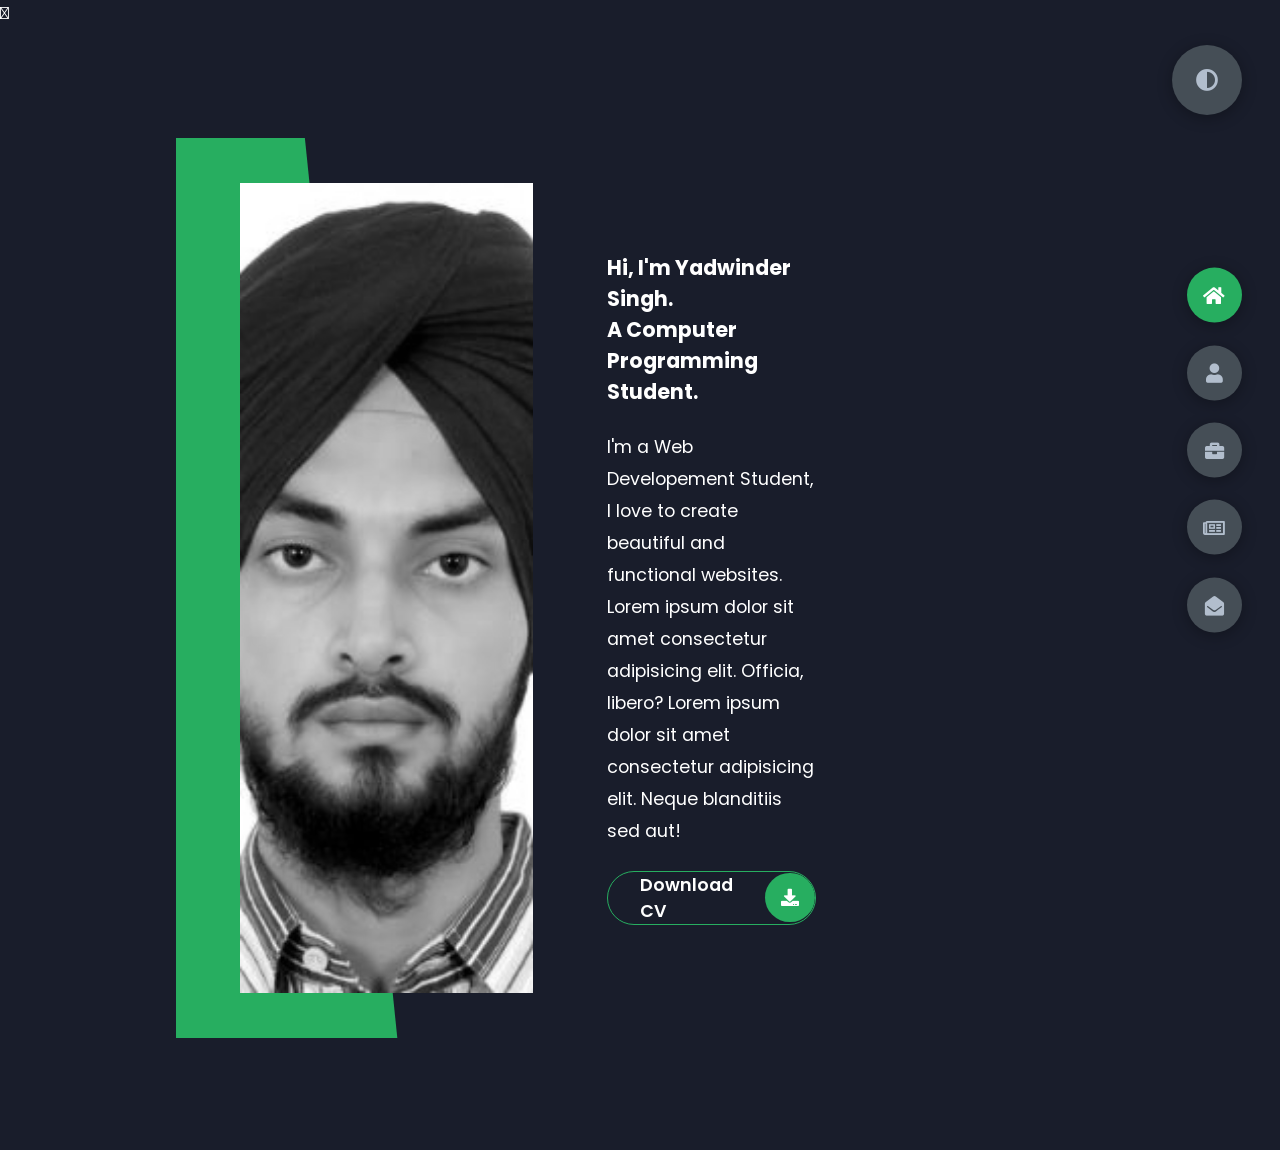
==== index.html @ 2a5f5899 "initial commit" ====
<!--this is a html code of my personal portfolio website -->
<!DOCTYPE html>
<html lang="en">

<head>
 <meta charset="UTF-8">
 <meta http-equiv="X-UA-Compatible" content="IE=edge">
 <meta name="viewport" content="width=device-width, initial-scale=1.0">
 <title>Portfolio</title>
 <link rel="stylesheet" href="styles.css">
 <link rel="preconnect" href="https://fonts.googleapis.com">
 <link rel="preconnect" href="https://fonts.gstatic.com" crossorigin>
 <link rel="stylesheet" href="https://cdnjs.cloudflare.com/ajax/libs/font-awesome/5.15.4/css/all.min.css"
  integrity="sha512-1ycn6IcaQQ40/MKBW2W4Rhis/DbILU74C1vSrLJxCq57o941Ym01SwNsOMqvEBFlcgUa6xLiPY/NS5R+E6ztJQ=="
  crossorigin="anonymous" referrerpolicy="no-referrer" />
 <link href="https://fonts.googleapis.com/css2?family=Poppins:wght@400;500;600;700;800&display=swap" rel="stylesheet">
</head>

<body class="main-content">
 <header>
  <i class="fa-brands fa-youtube"></i>
 </header>
 <div class="container header active" id="home">
  <div class="header-content">
   <div class="left-header">
    <div class="h-shape"></div>
    <div class="image">
     <!-- adding my image -->
     <img src="hero.jpg" alt="my hero image">
    </div>
   </div>
   <div class="right-header">
    <h3 >
     <!-- introducing myself -->
     Hi, I'm Yadwinder Singh.<br>
     A Computer Programming Student.
    </h3>
    <!-- brief info about me -->
    <p>
     I'm a Web Developement Student, I love to create beautiful and functional websites.
     Lorem ipsum dolor sit amet consectetur adipisicing elit. Officia, libero?
     Lorem ipsum dolor sit amet consectetur adipisicing elit. Neque blanditiis sed aut!
    </p>
    <div class="btn-con">
     <a href="" class="main-btn">
      <span class="btn-text">Download CV</span>
      <span class="btn-icon"><i class="fas fa-download"></i></span>
     </a>
    </div>
   </div>
  </div>
 </div>
 <main>
  <section class="container about" id="about">
   <div class="main-title">
    <h2>About <span>me</span><span class="bg-text">my stats</span></h2>
   </div>
   <div class="about-container">
    <div class="left-about">
     <h4>Information About me</h4>
     <p>
      Lorem ipsum dolor sit amet consectetur adipisicing elit.
      Eveniet labore nihil obcaecati consequatur. Debitis error doloremque,
      vero eos vel nemo eius voluptatem dicta tenetur modi. <br /> <br /> La musica
      delectus dolore fugiat exercitationem a,
      ipsum quidem quo enim natus accusamus labore dolores nam. Unde.
      Lorem ipsum dolor sit amet consectetur, adipisicing elit.
      Harum non necessitatibus deleniti eum soluta.
     </p>
     <div class="btn-con">
      <a href="#" class="main-btn">
       <span class="btn-text">Download CV</span>
       <span class="btn-icon"><i class="fas fa-download"></i></span>
      </a>
     </div>
    </div>
    
    
    <!-- this is a section of my achievements -->
    <div class="right-about">
     <div class="about-item">
      <div class="abt-text">
       <p class="large-text">5+</p>
       <p class="small-text">Projects <br /> Completed</p>
      </div>
     </div>
     <div class="about-item">
      <div class="abt-text">
       <p class="large-text">1+</p>
       <p class="small-text">Years of <br /> experience</p>
      </div>
     </div>
     <div class="about-item">
      <div class="abt-text">
       <p class="large-text">3+</p>
       <p class="small-text">Happy <br /> Clients</p>
      </div>
     </div>
     <div class="about-item">
      <div class="abt-text">
       <p class="large-text">4+</p>
       <p class="small-text">Customer <br /> reviews</p>
      </div>
     </div>
    </div>
   </div>
   <div class="about-stats">
    <h4 class="stat-title">My Skills</h4>
    <div class="progress-bars">
     <div class="progress-bar">
      <p class="prog-title">html5</p>
      <div class="progress-con">
       <p class="prog-text">60%</p>
       <div class="progress">
        <span class="html"></span>
       </div>
      </div>
     </div>
     <div class="progress-bar">
      <p class="prog-title">css3</p>
      <div class="progress-con">
       <p class="prog-text">60%</p>
       <div class="progress">
        <span class="css"></span>
       </div>
      </div>
     </div>
     <div class="progress-bar">
      <p class="prog-title">javascript</p>
      <div class="progress-con">
       <p class="prog-text">50%</p>
       <div class="progress">
        <span class="js"></span>
       </div>
      </div>
     </div>
     <div class="progress-bar">
      <p class="prog-title">ReactJS</p>
      <div class="progress-con">
       <p class="prog-text">5%</p>
       <div class="progress">
        <span class="react"></span>
       </div>
      </div>
     </div>
     <div class="progress-bar">
      <p class="prog-title">NodeJS</p>
      <div class="progress-con">
       <p class="prog-text">7%</p>
       <div class="progress">
        <span class="node"></span>
       </div>
      </div>
     </div>
     <div class="progress-bar">
      <p class="prog-title">Python</p>
      <div class="progress-con">
       <p class="prog-text">70%</p>
       <div class="progress">
        <span class="python"></span>
       </div>
      </div>
     </div>
    </div>
   </div>
   <h4 class="stat-title">My Timeline</h4>
   <div class="timeline">
    <div class="timeline-item">
     <div class="tl-icon">
      <i class="fas fa-briefcase"></i>
     </div>
     
    <div class="timeline-item">
     <div class="tl-icon">
      <i class="fas fa-briefcase"></i>
     </div>
     <!-- this is section of my  timeline. It will show the time line of my professional career and education history. -->
     <p class="tl-duration">2020 - 2022</p>
     <h5>Student<span> - DPS Faridkot</span></h5>
     <p>
      Lorem ipsum dolor sit amet consectetur adipisicing elit. Saepe quasi vero fugit.
     </p>
    </div>
    
     <p class="tl-duration">2024 - current</p>
     <h5>Computer <P></P>rogramming Diploma<span> - Robertson College, Calgary</span></h5>
     <p>
      Lorem ipsum dolor sit amet consectetur adipisicing elit. Saepe quasi vero fugit.
     </p>
    </div>
    
    </div>
   </div>
  </section>
  <section class="container" id="portfolio">
   <div class="main-title">
    <h2>My <span>Portfolio</span><span class="bg-text">My Work</span></h2>
   </div>
   <p class="port-text">
    Here is some of my work that I've done in various programming languages.
   </p>
   <div class="portfolios">
    <div class="portfolio-item">
     <div class="image">
      <img src="port1.jpg" alt="">
     </div>
     <div class="hover-items">
      <h3>Project Source</h3>
      <div class="icons">
       <a href="#" class="icon">
        <i class="fab fa-github"></i>
       </a>
       <a href="#" class="icon">
        <i class="fab fa-behance"></i>
       </a>
       <a href="#" class="icon">
        <i class="fab fa-youtube"></i>
       </a>
      </div>
     </div>
    </div>
    <div class="portfolio-item">
     <div class="image">
      <img src="port2.jpg" alt="">
     </div>
     <div class="hover-items">
      <h3>Project Source</h3>
      <div class="icons">
       <a href="#" class="icon">
        <i class="fab fa-github"></i>
       </a>
       <a href="#" class="icon">
        <i class="fab fa-behance"></i>
       </a>
       <a href="#" class="icon">
        <i class="fab fa-youtube"></i>
       </a>
      </div>
     </div>
    </div>
    <div class="portfolio-item">
     <div class="image">
      <img src="port3.jpg" alt="">
     </div>
     <div class="hover-items">
      <h3>Project Source</h3>
      <div class="icons">
       <a href="#" class="icon">
        <i class="fab fa-github"></i>
       </a>
       <a href="#" class="icon">
        <i class="fab fa-behance"></i>
       </a>
       <a href="#" class="icon">
        <i class="fab fa-youtube"></i>
       </a>
      </div>
     </div>
    </div>
    <div class="portfolio-item">
     <div class="image">
      <img src="port4.jpg" alt="">
     </div>
     <div class="hover-items">
      <h3>Project Source</h3>
      <div class="icons">
       <a href="#" class="icon">
        <i class="fab fa-github"></i>
       </a>
       <a href="#" class="icon">
        <i class="fab fa-behance"></i>
       </a>
       <a href="#" class="icon">
        <i class="fab fa-youtube"></i>
       </a>
      </div>
     </div>
    </div>
    <div class="portfolio-item">
     <div class="image">
      <img src="port5.jpg" alt="">
     </div>
     <div class="hover-items">
      <h3>Project Source</h3>
      <div class="icons">
       <a href="#" class="icon">
        <i class="fab fa-github"></i>
       </a>
       <a href="#" class="icon">
        <i class="fab fa-behance"></i>
       </a>
       <a href="#" class="icon">
        <i class="fab fa-youtube"></i>
       </a>
      </div>
     </div>
    </div>
    <div class="portfolio-item">
     <div class="image">
      <img src="port2.jpg" alt="">
     </div>
     <div class="hover-items">
      <h3>Project Source</h3>
      <div class="icons">
       <a href="#" class="icon">
        <i class="fab fa-github"></i>
       </a>
       <a href="#" class="icon">
        <i class="fab fa-behance"></i>
       </a>
       <a href="#" class="icon">
        <i class="fab fa-youtube"></i>
       </a>
      </div>
     </div>
    </div>
    <div class="portfolio-item">
     <div class="image">
      <img src="port7.jpg" alt="">
     </div>
     <div class="hover-items">
      <h3>Project Source</h3>
      <div class="icons">
       <a href="#" class="icon">
        <i class="fab fa-github"></i>
       </a>
       <a href="#" class="icon">
        <i class="fab fa-behance"></i>
       </a>
       <a href="#" class="icon">
        <i class="fab fa-youtube"></i>
       </a>
      </div>
     </div>
    </div>
   </div>
  </section>
  <section class="container" id="blogs">
   <div class="blogs-content">
    <div class="main-title">
     <!-- this is a secton of my blogs -->
     <h2>My <span>Blogs</span><span class="bg-text">My Blogs</span></h2>
    </div>
    <div class="blogs">
     <div class="blog">
      <img src="port6.jpg" alt="">
      <div class="blog-text">
       <h4>
        How to Create Your Own Website
       </h4>
       <p>
        Lorem ipsum dolor sit, amet consectetur adipisicing elit.
        Doloribus natus voluptas, eos obcaecati recusandae amet?
       </p>
      </div>
     </div>
     <div class="blog">
      <img src="blog1.jpg" alt="">
      <div class="blog-text">
       <h4>
        How to Become an Expert in Web Design
       </h4>
       <p>
        Lorem ipsum dolor sit, amet consectetur adipisicing elit.
        Doloribus natus voluptas, eos obcaecati recusandae amet?
       </p>
      </div>
     </div>
     <div class="blog">
      <img src="blog2.jpg" alt="">
      <div class="blog-text">
       <h4>
        Become a Web Designer in 10 Days
       </h4>
       <p>
        Lorem ipsum dolor sit, amet consectetur adipisicing elit.
        Doloribus natus voluptas, eos obcaecati recusandae amet?
       </p>
      </div>
     </div>
     <div class="blog">
      <img src="blog3.jpg" alt="">
      <div class="blog-text">
       <h4>
        Debbuging made easy with Web Inspector
       </h4>
       <p>
        Lorem ipsum dolor sit, amet consectetur adipisicing elit.
        Doloribus natus voluptas, eos obcaecati recusandae amet?
       </p>
      </div>
     </div>
     <div class="blog">
      <img src="port1.jpg" alt="">
      <div class="blog-text">
       <h4>
        Get started with Web Design and UI Design
       </h4>
       <p>
        Lorem ipsum dolor sit, amet consectetur adipisicing elit.
        Doloribus natus voluptas, eos obcaecati recusandae amet?
       </p>
      </div>
     </div>
     <div class="blog">
      <img src="port3.jpg" alt="">
      <div class="blog-text">
       <h4>
        This is what you need to know about Web Design
       </h4>
       <p>
        Lorem ipsum dolor sit, amet consectetur adipisicing elit.
        Doloribus natus voluptas, eos obcaecati recusandae amet?
       </p>
      </div>
     </div>
    </div>
   </div>
  </section>
  <!-- this is a section about my contact details -->
  <section class="container contact" id="contact">
   <div class="contact-container">
    <div class="main-title">
     <h2>Contact <span>Me</span><span class="bg-text">Contact</span></h2>
    </div>
    <div class="contact-content-con">
     <div class="left-contact">
      <h4>Contact me here</h4>
      <p>
       Lorem ipsum dolor sit amet consectetur adipisicing elit.
       In, laborum numquam? Quam excepturi perspiciatis quas quasi.
      </p>
      <div class="contact-info">
       <div class="contact-item">
        <div class="icon">
         <i class="fas fa-map-marker-alt"></i>
         <span>Location</span>
        </div>
        <p>
         : Calgary, Canada
        </p>
       </div>
       <div class="contact-item">
        <div class="icon">
         <i class="fas fa-envelope"></i>
         <span>Email</span>
        </div>
        <p>
         <span>: ybrar368@gmail.com</span>
        </p>
       </div>
       <div class="contact-item">
        <div class="icon">
         <i class="fas fa-user-graduate"></i>
         <span>Education</span>
        </div>
        <p>
         <span>: Robertson College, Calgary</span>
        </p>
       </div>
       <div class="contact-item">
        <div class="icon">
         <i class="fas fa-user-graduate"></i>
         <span>Mobile Number</span>
        </div>
        <p>
         <span>: 3692992326</span>
        </p>
       </div>
       <div class="contact-item">
        <div class="icon">
         <i class="fas fa-globe-africa"></i>
         <span>Languages</span>
        </div>
        <p>
         <span>: Punjabi, English, Hindi</span>
        </p>
       </div>
      </div>
      <div class="contact-icons">
       <div class="contact-icon">
        <a href="www.facebook.com" target="_blank">
         <i class="fab fa-facebook-f"></i>
        </a>
        <a href="#" target="_blank">
         <i class="fab fa-twitter"></i>
        </a>
        <a href="#" target="_blank">
         <i class="fab fa-github"></i>
        </a>
        <a href="#" target="_blank">
         <i class="fab fa-youtube"></i>
        </a>
       </div>
      </div>
     </div>
     <div class="right-contact">
      <form action="" class="contact-form">
       <div class="input-control i-c-2">
        <input type="text" required placeholder="YOUR NAME">
        <input type="email" required placeholder="YOUR EMAIL">
       </div>
       <div class="input-control">
        <input type="text" required placeholder="ENTER SUBJECT">
       </div>
       <div class="input-control">
        <textarea name="" id="" cols="15" rows="8" placeholder="Message Here..."></textarea>
       </div>
       <div class="submit-btn">
        <a href="#" class="main-btn">
         <span class="btn-text">Download CV</span>
         <span class="btn-icon"><i class="fas fa-download"></i></span>
        </a>
       </div>
      </form>
     </div>
    </div>
   </div>
  </section>
 </main>

 <div class="controls">
  <div class="control active-btn" data-id="home">
   <i class="fas fa-home"></i>
  </div>
  <div class="control" data-id="about">
   <i class="fas fa-user"></i>
  </div>
  <div class="control" data-id="portfolio">
   <i class="fas fa-briefcase"></i>
  </div>
  <div class="control" data-id="blogs">
   <i class="far fa-newspaper"></i>
  </div>
  <div class="control" data-id="contact">
   <i class="fas fa-envelope-open"></i>
  </div>
 </div>
 <div class="theme-btn">
  <i class="fas fa-adjust"></i>
 </div>

 <footer class="container footer">
  <div class="footer-content">
   <div class="footer-left">
    <p>&copy; 2024 Yadwinder Singh. All rights reserved.</p>
   </div>
   <div class="footer-right">
    <ul>
     <li><a href="#home">Home</a></li>
     <li><a href="#about">About</a></li>
     <!-- Add more navigation links as needed -->
    </ul>
   </div>
  </div>
 </footer>
 
 <script src="app.js"></script>
</body>

</html>
---- styles.css ----
* {
 margin: 0;
 padding: 0;
 box-sizing: border-box;
 list-style: none;
}

:root {
 --color-primary: #191d2b;
 --color-secondary: #27AE60;
 --color-white: #FFFFFF;
 --color-black: #000;
 --color-grey0: #f8f8f8;
 --color-grey-1: #dbe1e8;
 --color-grey-2: #b2becd;
 --color-grey-3: #6c7983;
 --color-grey-4: #454e56;
 --color-grey-5: #2a2e35;
 --color-grey-6: #12181b;
 --br-sm-2: 14px;
 --box-shadow-1: 0 3px 15px rgba(0, 0, 0, .3);
}

.light-mode {
 --color-primary: #FFFFFF;
 --color-secondary: #F56692;
 --color-white: #454e56;
 --color-black: #000;
 --color-grey0: #f8f8f8;
 --color-grey-1: #6c7983;
 --color-grey-2: #6c7983;
 --color-grey-3: #6c7983;
 --color-grey-4: #454e56;
 --color-grey-5: #f8f8f8;
 --color-grey-6: #12181b;
}

body {
 background-color: var(--color-primary);
 font-family: "Poppins", sans-serif;
 font-size: 1.1rem;
 color: var(--color-white);
 transition: all 0.4s ease-in-out;
}

a {
 display: inline-block;
 text-decoration: none;
 color: inherit;
 font-family: inherit;
}



section {
 min-height: 100vh;
 width: 100%;
 position: absolute;
 left: 0;
 top: 0;
 padding: 3rem 18rem;
}

.container {
 display: none;
 transform: translateY(-100%) scale(0);
 transition: all 0.4s ease-in-out;
 background-color: var(--color-primary);
 
}

.active {
 display: block;
 animation: appear 1s ease-in-out;
 transform: translateY(0) scaleY(1);
}

@keyframes appear {
 0% {
  transform: translateY(-100%) scaleY(0);
 }

 100% {
  transform: translateY(0) scaleY(1);
 }
}

.controls {
 position: fixed;
 z-index: 10;
 top: 50%;
 right: 3%;
 display: flex;
 flex-direction: column;
 align-items: center;
 justify-content: center;
 transform: translateY(-50%);
}

.controls .control {
 padding: 1rem;
 cursor: pointer;
 background-color: var(--color-grey-4);
 width: 55px;
 height: 55px;
 border-radius: 50%;
 display: flex;
 justify-content: center;
 align-items: center;
 margin: 0.7rem 0;
 box-shadow: var(--box-shadow-1);
}

.controls .control i {
 font-size: 1.2rem;
 color: var(--color-grey-2);
 pointer-events: none;
}

.controls .active-btn {
 background-color: var(--color-secondary);
 transition: all 0.4s ease-in-out;
}

.controls .active-btn i {
 color: var(--color-white);
}

.theme-btn {
 top: 5%;
 right: 3%;
 width: 70px;
 height: 70px;
 border-radius: 50%;
 background-color: var(--color-grey-4);
 cursor: pointer;
 position: fixed;
 display: flex;
 justify-content: center;
 align-items: center;
 box-shadow: 0 3px 15px rgba(0, 0, 0, 0.3);
 transition: all 0.1s ease-in-out;
}

.theme-btn:active {
 transform: translateY(-3px);
}

.theme-btn i {
 font-size: 1.4rem;
 color: var(--color-grey-2);
 pointer-events: none;
}

/*Header-content*/
.header-content {
 display: grid;
 grid-template-columns: repeat(2, 1fr);
 min-height: 100vh;
}

.header-content .left-header {
 display: flex;
 align-items: center;
 position: relative;
}

.header-content .left-header .h-shape {
 transition: all 0.4s ease-in-out;
 width: 65%;
 height: 100%;
 background-color: var(--color-secondary);
 position: absolute;
 left: 0;
 top: 0;
 z-index: -1;
 clip-path: polygon(0 0, 46% 0, 79% 100%, 0% 100%);
}

.header-content .left-header .image {
 border-radius: var(--br-sm-2);
 height: 90%;
 width: 68%;
 margin-left: 4rem;
 background-color: var(--color-black);
 transition: all 0.4s ease-in-out;
}

.header-content .left-header .image img {
 width: 100%;
 height: 100%;
 object-fit: cover;
 transition: all 0.4s ease-in-out;
 filter: grayscale(100%);
}

.header-content .left-header .image img:hover {
 filter: grayscale(0);
}

.header-content .right-header {
 display: flex;
 flex-direction: column;
 justify-content: center;
 padding-right: 18rem;
}

.header-content .right-header .name {
 font-size: 3rem;
}

.header-content .right-header .name span {
 color: var(--color-secondary);
}

.header-content .right-header p {
 margin: 1.5rem 0;
 line-height: 2rem;
}

/*About*/
.about-container {
 display: grid;
 grid-template-columns: repeat(2, 1fr);
 padding-top: 3.5rem;
 padding-bottom: 5rem;
}

.about-container .right-about {
 display: grid;
 grid-template-columns: repeat(2, 1fr);
 grid-gap: 2rem;
}

.about-container .right-about .about-item {
 border: 1px solid var(--color-grey-5);
 border-radius: 5px;
 transition: all 0.4s ease-in-out;
 box-shadow: 1px 2px 15px rgba(0, 0, 0, 0.1);
}

.about-container .right-about .about-item:hover {
 cursor: default;
 transform: translateY(-5px);
 border: 1px solid var(--color-secondary);
 box-shadow: 1px 4px 15px rgba(0, 0, 0, 0.32);
}

.about-container .right-about .about-item .abt-text {
 padding: 1.5rem;
 display: flex;
 flex-direction: column;
}

.about-container .right-about .about-item .abt-text .large-text {
 font-size: 3rem;
 font-weight: 700;
 color: var(--color-secondary);
}

.about-container .right-about .about-item .abt-text .small-text {
 padding-left: 3rem;
 position: relative;
 text-transform: uppercase;
 font-size: 1.2rem;
 color: var(--color-grey-1);
 letter-spacing: 2px;
}

.about-container .right-about .about-item .abt-text .small-text::before {
 content: "";
 position: absolute;
 left: 0;
 top: 15px;
 width: 2rem;
 height: 2px;
 background-color: var(--color-grey-5);
}

.about-container .left-about {
 padding-right: 5rem;
}

.about-container .left-about p {
 line-height: 2rem;
 padding: 1rem;
 color: var(--color-grey-1);
}

.about-container .left-about h4 {
 font-size: 2rem;
 text-transform: uppercase;
}

.about-stats {
 padding-bottom: 4rem;
}

.about-stats .progress-bars {
 display: grid;
 grid-template-columns: repeat(2, 1fr);
 grid-gap: 2rem;
}

.about-stats .progress-bars .progress-bar {
 display: flex;
 flex-direction: column;
}

.about-stats .progress-bars .progress-bar .prog-title {
 text-transform: uppercase;
 font-weight: 500;
}

.about-stats .progress-bars .progress-bar .progress-con {
 display: flex;
 align-items: center;
}

.about-stats .progress-bars .progress-bar .progress-con .prog-text {
 color: var(--color-grey-2);
}

.about-stats .progress-bars .progress-bar .progress-con .progress {
 width: 100%;
 height: 0.45rem;
 background-color: var(--color-grey-4);
 margin-left: 1rem;
 position: relative;
}

.about-stats .progress-bars .progress-bar .progress-con .progress span {
 position: absolute;
 top: 0;
 left: 0;
 height: 100%;
 background-color: var(--color-secondary);
 transition: all 0.4s ease-in-out;
 width: 60%;
}

.about-stats .progress-bars .progress-bar .progress-con .progress .html {
 width: 80%;
}

.about-stats .progress-bars .progress-bar .progress-con .progress .css {
 width: 95%;
}

.about-stats .progress-bars .progress-bar .progress-con .progress .js {
 width: 75%;
}

.about-stats .progress-bars .progress-bar .progress-con .progress .react {
 width: 60%;
}

.about-stats .progress-bars .progress-bar .progress-con .progress .node {
 width: 87%;
}

.about-stats .progress-bars .progress-bar .progress-con .progress .python {
 width: 70%;
}

.stat-title {
 text-transform: uppercase;
 font-size: 1.4rem;
 text-align: center;
 padding: 3.5rem 0;
 position: relative;
}

.stat-title::before {
 content: "";
 position: absolute;
 left: 50%;
 top: 0;
 width: 40%;
 height: 1px;
 background-color: var(--color-grey-5);
 transform: translateX(-50%);
}

/*Timeline*/
.timeline {
 display: grid;
 grid-template-columns: repeat(2, 1fr);
 grid-gap: 2rem;
 padding-bottom: 3rem;
}

.timeline .timeline-item {
 position: relative;
 padding-left: 3rem;
 border-left: 1px solid var(--color-grey-5);
}

.timeline .timeline-item .tl-icon {
 position: absolute;
 left: -27px;
 top: 0;
 background-color: var(--color-secondary);
 width: 50px;
 height: 50px;
 border-radius: 50%;
 display: flex;
 align-items: center;
 justify-content: center;
}

.timeline .timeline-item .tl-icon i {
 font-size: 1.3rem;
}

.timeline .timeline-item .tl-duration {
 padding: 0.2rem 0.6rem;
 background-color: var(--color-grey-5);
 border-radius: 15px;
 display: inline-block;
 font-size: 0.8rem;
 text-transform: uppercase;
 font-weight: 500;
}

.timeline .timeline-item h5 {
 padding: 1rem 0;
 text-transform: uppercase;
 font-size: 1.3rem;
 font-weight: 600;
}

.timeline .timeline-item h5 span {
 color: var(--color-grey-2);
 font-weight: 500;
 font-size: 1.2rem;
}

.timeline .timeline-item p {
 color: var(--color-grey-2);
}

.port-text {
 padding: 2rem 0;
 text-align: center;
}

.portfolios {
 display: grid;
 grid-template-columns: repeat(3, 1fr);
 grid-gap: 2rem;
 margin-top: 3rem;
}

.portfolios .portfolio-item {
 position: relative;
 border-radius: 15px;
}

.portfolios .portfolio-item img {
 width: 100%;
 height: 300px;
 object-fit: cover;
 border-radius: 15px;
}

.portfolios .portfolio-item .hover-items {
 width: 100%;
 height: 100%;
 background-color: var(--color-secondary);
 position: absolute;
 left: 0;
 top: 0;
 border-radius: 15px;
 display: flex;
 justify-content: center;
 align-items: center;
 flex-direction: column;
 opacity: 0;
 transform: scale(0);
 transition: all 0.4s ease-in-out;
}

.portfolios .portfolio-item .hover-items h3 {
 font-size: 1.5rem;
 color: var(--color-white);
 margin-bottom: 1.5rem;
}

.portfolios .portfolio-item .hover-items .icons {
 display: flex;
 justify-content: center;
 align-items: center;
}

.portfolios .portfolio-item .hover-items .icons .icon {
 background-color: var(--color-primary);
 border-radius: 50%;
 width: 50px;
 height: 50px;
 display: flex;
 align-items: center;
 justify-content: center;
 margin: 0 1rem;
 cursor: pointer;
 transition: all 0.4s ease-in-out;
}

.portfolios .portfolio-item .hover-items .icons .icon i {
 font-size: 1.5rem;
 color: var(--color-white);
 margin: 0 1rem;
}

.portfolios .portfolio-item .hover-items .icons .icon:hover {
 background-color: var(--color-white);
}

.portfolios .portfolio-item .hover-items .icons .icon:hover i {
 color: var(--color-primary);
}

.portfolio-item:hover .hover-items {
 opacity: 1;
 transform: scale(1);
}

.blogs {
 display: grid;
 grid-template-columns: repeat(3, 1fr);
 grid-gap: 2rem;
 margin-top: 3rem;
}

.blogs .blog {
 position: relative;
 background-color: var(--color-grey-5);
 border-radius: 5px;
 box-shadow: 1px 1px 20px rgba(0, 0, 0, 0.1);
 transition: all 0.4s ease-in-out;
}

.blogs .blog:hover {
 box-shadow: 1px 1px 20px rgba(0, 0, 0, 0.3);
 transform: translateY(-5px);
 transition: all 0.4s ease-in-out;
}

.blogs .blog:hover img {
 filter: grayscale(0);
 transform: scale(1.1);
 box-shadow: 0px 4px 15px rgba(0, 0, 0, 0.8);
}

.blogs .blog img {
 width: 100%;
 height: 300px;
 object-fit: cover;
 border-top-left-radius: 5px;
 border-top-right-radius: 5px;
 filter: grayscale(100%);
 transition: all 0.4s ease-in-out;
}

.blogs .blog .blog-text {
 margin-top: -7px;
 padding: 1.1rem;
 border-top: 8px solid var(--color-secondary);
}

.blogs .blog .blog-text h4 {
 font-size: 1.5rem;
 margin-bottom: 0.7rem;
 transition: all 0.4s ease-in-out;
 cursor: pointer;
}

.blogs .blog .blog-text h4:hover {
 color: var(--color-secondary);
}

.blogs .blog .blog-text p {
 color: var(--color-grey-2);
 line-height: 2rem;
 padding-bottom: 1rem;
}

.contact-content-con {
 display: flex;
 padding-top: 3.5rem;
}

.contact-content-con .left-contact {
 flex: 2;
}

.contact-content-con .left-contact h4 {
 margin-top: 1rem;
 font-size: 2rem;
 text-transform: uppercase;
}

.contact-content-con .left-contact p {
 margin: 1rem 0;
 line-height: 2rem;
}

.contact-content-con .left-contact .contact-info .contact-item {
 display: flex;
 align-items: center;
 justify-content: space-between;
}

.contact-content-con .left-contact .contact-info .contact-item p {
 margin: 0.3rem 0 !important;
 padding: 0 !important;
}

.contact-content-con .left-contact .contact-info .contact-item .icon {
 display: grid;
 grid-template-columns: 40px 1fr;
}

.contact-content-con .left-contact .contact-info .contact-item .icon i {
 display: flex;
 align-items: center;
 font-size: 1.3rem;
}

.contact-content-con .left-contact .contact-icon {
 display: flex;
 margin-top: 2rem;
}

.contact-content-con .left-contact .contact-icon a {
 display: flex;
 align-items: center;
 color: var(--color-white);
 background-color: var(--color-grey-5);
 cursor: pointer;
 justify-content: center;
 width: 50px;
 height: 50px;
 border-radius: 50%;
 margin: 0 0.4rem;
 transition: all 0.4s ease-in-out;
}

.contact-content-con .left-contact .contact-icon a:hover {
 background-color: var(--color-secondary);
}

.contact-content-con .left-contact .contact-icon a:hover i {
 color: var(--color-primary);
}

.contact-content-con .left-contact .contact-icon a i {
 display: flex;
 align-items: center;
 justify-content: center;
 font-size: 1.3rem;
}

.contact-content-con .right-contact {
 flex: 3;
 margin-left: 3rem;
}

.contact-content-con .right-contact .input-control {
 margin: 1.5rem 0;
}

.contact-content-con .right-contact .input-control input,
.contact-content-con .right-contact .input-control textarea {
 border-radius: 30px;
 font-weight: inherit;
 font-size: inherit;
 font-family: inherit;
 padding: 0.8rem 1.1rem;
 outline: none;
 border: none;
 background-color: var(--color-grey-5);
 width: 100%;
 color: var(--color-white);
 resize: none;
}

.contact-content-con .right-contact .i-c-2 {
 display: flex;
}

.contact-content-con .right-contact .i-c-2 :last-child {
 margin-left: 1.5rem;
}

.contact-content-con .right-contact .submit-btn {
 display: flex;
 justify-content: flex-start;
}

/*Independed components*/
.btn-con {
 display: flex;
 align-self: flex-start;
}

.main-btn {
 border-radius: 30px;
 color: inherit;
 font-weight: 600;
 position: relative;
 border: 1px solid var(--color-secondary);
 display: flex;
 align-self: flex-start;
 align-items: center;
 overflow: hidden;
}

.main-btn .btn-text {
 padding: 0 2rem;
}

.main-btn .btn-icon {
 background-color: var(--color-secondary);
 display: flex;
 align-items: center;
 justify-content: center;
 border-radius: 50%;
 padding: 1rem;
}

.main-btn::before {
 content: "";
 position: absolute;
 top: 0;
 right: 0;
 transform: translateX(100%);
 transition: all 0.4s ease-out;
 z-index: -1;
}

.main-btn:hover {
 transition: all 0.4s ease-out;
}

.main-btn:hover::before {
 width: 100%;
 height: 100%;
 background-color: var(--color-secondary);
 transform: translateX(0);
 transition: all 0.4s ease-out;
}

.main-title {
 text-align: center;
}

.main-title h2 {
 position: relative;
 text-transform: uppercase;
 font-size: 4rem;
 font-weight: 700;
}

.main-title h2 span {
 color: var(--color-secondary);
}

.main-title h2 .bg-text {
 position: absolute;
 top: 50%;
 left: 50%;
 color: var(--color-grey-5);
 transition: all 0.4s ease-in-out;
 z-index: -1;
 transform: translate(-50%, -50%);
 font-weight: 800;
 font-size: 6.3rem;
}

.about-container .left-about p {
 padding-left: 0;
}

@media screen and (max-width: 600px) {
 header {
  padding: 0 !important;
 }

 .theme-btn {
  width: 50px;
  height: 50px;
 }

 .header-content {
  grid-template-columns: repeat(1, 1fr);
  padding-bottom: 6rem;
 }

 .left-header .h-shape {
  display: none;
 }

 .right-header {
  grid-row: 1;
  padding-right: 0rem !important;
  width: 90%;
  margin: 0 auto;
 }

 .right-header .name {
  font-size: 2.5rem !important;
  text-align: center;
  padding-top: 3rem;
 }

 .header-content .left-header .image {
  margin: 0 auto;
  width: 90%;
 }

 .controls {
  top: auto;
  bottom: 0;
  flex-direction: row;
  justify-content: center;
  left: 50%;
  transform: translateX(-50%);
  width: 100%;
  background-color: var(--color-grey-5);
 }

 .controls .control {
  margin: 1rem 0.3rem;
 }

 .about-container {
  grid-template-columns: repeat(1, 1fr);
 }

 .about-container .right-about {
  grid-template-columns: repeat(1, 1fr);
  padding-top: 2.5rem;
 }

 .about-container .left-about {
  padding-right: 0;
 }

 .about-container .left-about p {
  padding-left: 0;
 }

 .timeline {
  grid-template-columns: repeat(1, 1fr);
  padding-bottom: 6rem;
 }

 .container {
  padding: 2rem 2.5rem !important;
 }

 .about-stats .progress-bars {
  grid-template-columns: repeat(1, 1fr);
 }

 .portfolios {
  grid-template-columns: repeat(1, 1fr);
  padding-bottom: 6rem;
  margin-top: 1rem;
 }

 .blogs {
  grid-template-columns: repeat(1, 1fr);
  padding-bottom: 6rem;
 }

 .contact-content-con {
  flex-direction: column;
 }

 .contact-content-con .right-contact {
  margin-left: 0;
  margin-top: 2.5rem;
 }

 .contact-content-con .right-contact .i-c-2 {
  flex-direction: column;
 }

 .contact-content-con .right-contact .i-c-2 :last-child {
  margin-left: 0;
  margin-top: 1.5rem;
 }

 .contact-content-con .right-contact {
  margin-bottom: 6rem;
 }

 .contact-item {
  flex-direction: column;
  margin: 1rem 0;
 }

 .contact-item p {
  font-size: 15px;
  color: var(--color-grey-2);
 }

 .contact-item span {
  font-size: 15px;
 }

 .contact-item .icon {
  grid-template-columns: 25px 1fr;
 }

 .main-title h2 {
  font-size: 2rem;
 }

 .main-title h2 span {
  font-size: 2.3rem;
 }

 .main-title h2 .bg-text {
  font-size: 2.3rem;
 }
}

@media screen and (max-width: 1432px) {
 .container {
  padding: 7rem 11rem;
 }

 .contact-content-con {
  flex-direction: column;
 }

 .contact-content-con .right-contact {
  margin-left: 0;
  margin-top: 2.5rem;
 }

 .contact-content-con .right-contact .i-c-2 {
  flex-direction: column;
 }

 .contact-content-con .right-contact .i-c-2 :last-child {
  margin-left: 0;
  margin-top: 1.5rem;
 }

 .contact-content-con .right-contact {
  margin-bottom: 6rem;
 }

 .main-title h2 .bg-text {
  font-size: 5.5rem;
 }
}

@media screen and (max-width: 1250px) {
 .blogs {
  grid-template-columns: repeat(2, 1fr);
  margin-top: 6rem;
 }

 .portfolios {
  grid-template-columns: repeat(2, 1fr);
 }

 .header-content .right-header {
  padding-right: 9rem;
 }
}

@media screen and (max-width: 660px) {
 .blogs {
  grid-template-columns: repeat(1, 1fr);
 }

 .portfolios {
  grid-template-columns: repeat(1, 1fr);
 }
}

@media screen and (max-width: 1070px) {
 .about-container {
  grid-template-columns: repeat(1, 1fr);
 }

 .about-container .right-about {
  padding-top: 2.5rem;
 }

 .main-title h2 {
  font-size: 4rem;
 }

 .main-title h2 span {
  font-size: 4rem;
 }

 .main-title h2 .bg-text {
  font-size: 4.5rem;
 }
}

@media screen and (max-width: 970px) {
 .container {
  padding: 7rem 6rem;
 }

 .about-container .left-about {
  padding-right: 0rem;
 }

 .header-content {
  grid-template-columns: repeat(1, 1fr);
  padding-bottom: 6rem;
 }

 .left-header .h-shape {
  display: none;
 }

 .left-header .image {
  width: 90% !important;
  margin: 0 auto !important;
 }

 .right-header {
  grid-row: 1;
  padding-right: 0rem !important;
  width: 90%;
  margin: 0 auto;
 }

 .right-header .name {
  font-size: 2.5rem !important;
  text-align: center;
  padding-top: 3rem;
 }
}

@media screen and (max-width: 700px) {
 .container {
  padding: 7rem 3rem;
 }

 .about-stats .progress-bars {
  grid-template-columns: repeat(1, 1fr);
 }

 .about-container .right-about {
  grid-template-columns: repeat(1, 1fr);
 }

 .timeline {
  grid-template-columns: repeat(1, 1fr);
 }

 .main-title h2 {
  font-size: 3rem;
 }

 .main-title h2 span {
  font-size: 3rem;
 }

 .main-title h2 .bg-text {
  font-size: 4rem;
 }
}

/*# sourceMappingURL=styles.css.map */
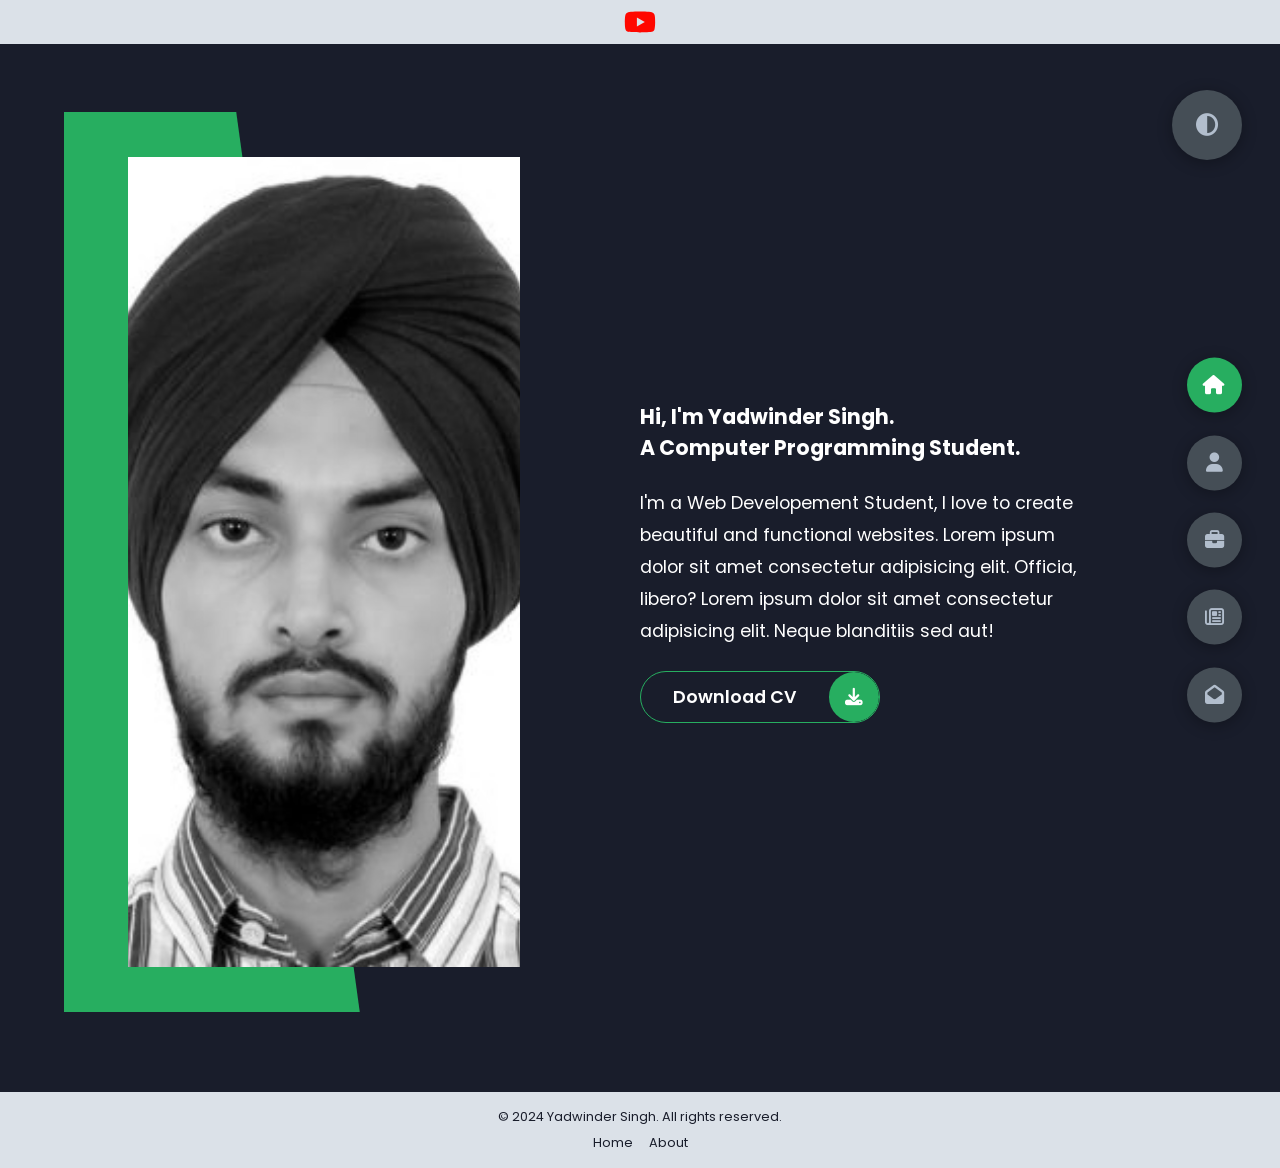
==== commit e7e31191: "commit 2" ====
--- a/index.html
+++ b/index.html
@@ -3,559 +3,566 @@
 <html lang="en">
 
 <head>
- <meta charset="UTF-8">
- <meta http-equiv="X-UA-Compatible" content="IE=edge">
- <meta name="viewport" content="width=device-width, initial-scale=1.0">
- <title>Portfolio</title>
- <link rel="stylesheet" href="styles.css">
- <link rel="preconnect" href="https://fonts.googleapis.com">
- <link rel="preconnect" href="https://fonts.gstatic.com" crossorigin>
- <link rel="stylesheet" href="https://cdnjs.cloudflare.com/ajax/libs/font-awesome/5.15.4/css/all.min.css"
-  integrity="sha512-1ycn6IcaQQ40/MKBW2W4Rhis/DbILU74C1vSrLJxCq57o941Ym01SwNsOMqvEBFlcgUa6xLiPY/NS5R+E6ztJQ=="
-  crossorigin="anonymous" referrerpolicy="no-referrer" />
- <link href="https://fonts.googleapis.com/css2?family=Poppins:wght@400;500;600;700;800&display=swap" rel="stylesheet">
+    <meta charset="UTF-8">
+    <meta http-equiv="X-UA-Compatible" content="IE=edge">
+    <meta name="viewport" content="width=device-width, initial-scale=1.0">
+    <title>Portfolio</title>
+    <link rel="stylesheet" href="styles.css">
+    <link rel="preconnect" href="https://fonts.googleapis.com">
+    <link rel="preconnect" href="https://fonts.gstatic.com" crossorigin>
+    <link href="https://fonts.googleapis.com/css2?family=Poppins:wght@400;500;600;700;800&display=swap"
+        rel="stylesheet">
+    <link rel="stylesheet" href="https://cdnjs.cloudflare.com/ajax/libs/font-awesome/6.5.1/css/all.min.css"
+        integrity="sha512-DTOQO9RWCH3ppGqcWaEA1BIZOC6xxalwEsw9c2QQeAIftl+Vegovlnee1c9QX4TctnWMn13TZye+giMm8e2LwA=="
+        crossorigin="anonymous" referrerpolicy="no-referrer" />
 </head>
 
 <body class="main-content">
- <header>
-  <i class="fa-brands fa-youtube"></i>
- </header>
- <div class="container header active" id="home">
-  <div class="header-content">
-   <div class="left-header">
-    <div class="h-shape"></div>
-    <div class="image">
-     <!-- adding my image -->
-     <img src="hero.jpg" alt="my hero image">
+    <header>
+        <img src="./youtube.svg" alt="" class="icon youtube">
+    </header>
+
+
+    <div class="container header active" id="home">
+        <div class="header-content">
+            <div class="left-header">
+                <div class="h-shape"></div>
+                <div class="image">
+                    <!-- adding my image -->
+                    <img src="hero.jpg" alt="my hero image">
+                </div>
+            </div>
+            <div class="right-header">
+                <h3>
+                    <!-- introducing myself -->
+                    Hi, I'm Yadwinder Singh.<br>
+                    A Computer Programming Student.
+                </h3>
+                <!-- brief info about me -->
+                <p>
+                    I'm a Web Developement Student, I love to create beautiful and functional websites.
+                    Lorem ipsum dolor sit amet consectetur adipisicing elit. Officia, libero?
+                    Lorem ipsum dolor sit amet consectetur adipisicing elit. Neque blanditiis sed aut!
+                </p>
+                <div class="btn-con">
+                    <a href="" class="main-btn">
+                        <span class="btn-text">Download CV</span>
+                        <span class="btn-icon"><i class="fas fa-download"></i></span>
+                    </a>
+                </div>
+            </div>
+        </div>
     </div>
-   </div>
-   <div class="right-header">
-    <h3 >
-     <!-- introducing myself -->
-     Hi, I'm Yadwinder Singh.<br>
-     A Computer Programming Student.
-    </h3>
-    <!-- brief info about me -->
-    <p>
-     I'm a Web Developement Student, I love to create beautiful and functional websites.
-     Lorem ipsum dolor sit amet consectetur adipisicing elit. Officia, libero?
-     Lorem ipsum dolor sit amet consectetur adipisicing elit. Neque blanditiis sed aut!
-    </p>
-    <div class="btn-con">
-     <a href="" class="main-btn">
-      <span class="btn-text">Download CV</span>
-      <span class="btn-icon"><i class="fas fa-download"></i></span>
-     </a>
+    <main>
+        <section class="container about" id="about">
+            <div class="main-title">
+                <h2>About <span>me</span><span class="bg-text">my stats</span></h2>
+            </div>
+            <div class="about-container">
+                <div class="left-about">
+                    <h4>Information About me</h4>
+                    <p>
+                        Lorem ipsum dolor sit amet consectetur adipisicing elit.
+                        Eveniet labore nihil obcaecati consequatur. Debitis error doloremque,
+                        vero eos vel nemo eius voluptatem dicta tenetur modi. <br /> <br /> La musica
+                        delectus dolore fugiat exercitationem a,
+                        ipsum quidem quo enim natus accusamus labore dolores nam. Unde.
+                        Lorem ipsum dolor sit amet consectetur, adipisicing elit.
+                        Harum non necessitatibus deleniti eum soluta.
+                    </p>
+                    <div class="btn-con">
+                        <a href="#" class="main-btn">
+                            <span class="btn-text">Download CV</span>
+                            <span class="btn-icon"><i class="fas fa-download"></i></span>
+                        </a>
+                    </div>
+                </div>
+
+
+                <!-- this is a section of my achievements -->
+                <div class="right-about">
+                    <div class="about-item">
+                        <div class="abt-text">
+                            <p class="large-text">5+</p>
+                            <p class="small-text">Projects <br /> Completed</p>
+                        </div>
+                    </div>
+                    <div class="about-item">
+                        <div class="abt-text">
+                            <p class="large-text">1+</p>
+                            <p class="small-text">Years of <br /> experience</p>
+                        </div>
+                    </div>
+                    <div class="about-item">
+                        <div class="abt-text">
+                            <p class="large-text">3+</p>
+                            <p class="small-text">Happy <br /> Clients</p>
+                        </div>
+                    </div>
+                    <div class="about-item">
+                        <div class="abt-text">
+                            <p class="large-text">4+</p>
+                            <p class="small-text">Customer <br /> reviews</p>
+                        </div>
+                    </div>
+                </div>
+            </div>
+            <div class="about-stats">
+                <h4 class="stat-title">My Skills</h4>
+                <div class="progress-bars">
+                    <div class="progress-bar">
+                        <p class="prog-title">html5</p>
+                        <div class="progress-con">
+                            <p class="prog-text">60%</p>
+                            <div class="progress">
+                                <span class="html"></span>
+                            </div>
+                        </div>
+                    </div>
+                    <div class="progress-bar">
+                        <p class="prog-title">css3</p>
+                        <div class="progress-con">
+                            <p class="prog-text">60%</p>
+                            <div class="progress">
+                                <span class="css"></span>
+                            </div>
+                        </div>
+                    </div>
+                    <div class="progress-bar">
+                        <p class="prog-title">javascript</p>
+                        <div class="progress-con">
+                            <p class="prog-text">50%</p>
+                            <div class="progress">
+                                <span class="js"></span>
+                            </div>
+                        </div>
+                    </div>
+                    <div class="progress-bar">
+                        <p class="prog-title">ReactJS</p>
+                        <div class="progress-con">
+                            <p class="prog-text">5%</p>
+                            <div class="progress">
+                                <span class="react"></span>
+                            </div>
+                        </div>
+                    </div>
+                    <div class="progress-bar">
+                        <p class="prog-title">NodeJS</p>
+                        <div class="progress-con">
+                            <p class="prog-text">7%</p>
+                            <div class="progress">
+                                <span class="node"></span>
+                            </div>
+                        </div>
+                    </div>
+                    <div class="progress-bar">
+                        <p class="prog-title">Python</p>
+                        <div class="progress-con">
+                            <p class="prog-text">70%</p>
+                            <div class="progress">
+                                <span class="python"></span>
+                            </div>
+                        </div>
+                    </div>
+                </div>
+            </div>
+            <h4 class="stat-title">My Timeline</h4>
+            <div class="timeline">
+                <div class="timeline-item">
+                    <div class="tl-icon">
+                        <i class="fas fa-briefcase"></i>
+                    </div>
+
+                    <div class="timeline-item">
+                        <div class="tl-icon">
+                            <i class="fas fa-briefcase"></i>
+                        </div>
+                        <!-- this is section of my  timeline. It will show the time line of my professional career and education history. -->
+                        <p class="tl-duration">2020 - 2022</p>
+                        <h5>Student<span> - DPS Faridkot</span></h5>
+                        <p>
+                            Lorem ipsum dolor sit amet consectetur adipisicing elit. Saepe quasi vero fugit.
+                        </p>
+                    </div>
+
+                    <p class="tl-duration">2024 - current</p>
+                    <h5>Computer <P></P>rogramming Diploma<span> - Robertson College, Calgary</span></h5>
+                    <p>
+                        Lorem ipsum dolor sit amet consectetur adipisicing elit. Saepe quasi vero fugit.
+                    </p>
+                </div>
+
+            </div>
+            </div>
+        </section>
+        <section class="container" id="portfolio">
+            <div class="main-title">
+                <h2>My <span>Portfolio</span><span class="bg-text">My Work</span></h2>
+            </div>
+            <p class="port-text">
+                Here is some of my work that I've done in various programming languages.
+            </p>
+            <div class="portfolios">
+                <div class="portfolio-item">
+                    <div class="image">
+                        <img src="port1.jpg" alt="">
+                    </div>
+                    <div class="hover-items">
+                        <h3>Project Source</h3>
+                        <div class="icons">
+                            <a href="#" class="icon">
+                                <i class="fab fa-github"></i>
+                            </a>
+                            <a href="#" class="icon">
+                                <i class="fab fa-behance"></i>
+                            </a>
+                            <a href="#" class="icon">
+                                <i class="fab fa-youtube"></i>
+                            </a>
+                        </div>
+                    </div>
+                </div>
+                <div class="portfolio-item">
+                    <div class="image">
+                        <img src="port2.jpg" alt="">
+                    </div>
+                    <div class="hover-items">
+                        <h3>Project Source</h3>
+                        <div class="icons">
+                            <a href="#" class="icon">
+                                <i class="fab fa-github"></i>
+                            </a>
+                            <a href="#" class="icon">
+                                <i class="fab fa-behance"></i>
+                            </a>
+                            <a href="#" class="icon">
+                                <i class="fab fa-youtube"></i>
+                            </a>
+                        </div>
+                    </div>
+                </div>
+                <div class="portfolio-item">
+                    <div class="image">
+                        <img src="port3.jpg" alt="">
+                    </div>
+                    <div class="hover-items">
+                        <h3>Project Source</h3>
+                        <div class="icons">
+                            <a href="#" class="icon">
+                                <i class="fab fa-github"></i>
+                            </a>
+                            <a href="#" class="icon">
+                                <i class="fab fa-behance"></i>
+                            </a>
+                            <a href="#" class="icon">
+                                <i class="fab fa-youtube"></i>
+                            </a>
+                        </div>
+                    </div>
+                </div>
+                <div class="portfolio-item">
+                    <div class="image">
+                        <img src="port4.jpg" alt="">
+                    </div>
+                    <div class="hover-items">
+                        <h3>Project Source</h3>
+                        <div class="icons">
+                            <a href="#" class="icon">
+                                <i class="fab fa-github"></i>
+                            </a>
+                            <a href="#" class="icon">
+                                <i class="fab fa-behance"></i>
+                            </a>
+                            <a href="#" class="icon">
+                                <i class="fab fa-youtube"></i>
+                            </a>
+                        </div>
+                    </div>
+                </div>
+                <div class="portfolio-item">
+                    <div class="image">
+                        <img src="port5.jpg" alt="">
+                    </div>
+                    <div class="hover-items">
+                        <h3>Project Source</h3>
+                        <div class="icons">
+                            <a href="#" class="icon">
+                                <i class="fab fa-github"></i>
+                            </a>
+                            <a href="#" class="icon">
+                                <i class="fab fa-behance"></i>
+                            </a>
+                            <a href="#" class="icon">
+                                <i class="fab fa-youtube"></i>
+                            </a>
+                        </div>
+                    </div>
+                </div>
+                <div class="portfolio-item">
+                    <div class="image">
+                        <img src="port2.jpg" alt="">
+                    </div>
+                    <div class="hover-items">
+                        <h3>Project Source</h3>
+                        <div class="icons">
+                            <a href="#" class="icon">
+                                <i class="fab fa-github"></i>
+                            </a>
+                            <a href="#" class="icon">
+                                <i class="fab fa-behance"></i>
+                            </a>
+                            <a href="#" class="icon">
+                                <i class="fab fa-youtube"></i>
+                            </a>
+                        </div>
+                    </div>
+                </div>
+                <div class="portfolio-item">
+                    <div class="image">
+                        <img src="port7.jpg" alt="">
+                    </div>
+                    <div class="hover-items">
+                        <h3>Project Source</h3>
+                        <div class="icons">
+                            <a href="#" class="icon">
+                                <i class="fab fa-github"></i>
+                            </a>
+                            <a href="#" class="icon">
+                                <i class="fab fa-behance"></i>
+                            </a>
+                            <a href="#" class="icon">
+                                <i class="fab fa-youtube"></i>
+                            </a>
+                        </div>
+                    </div>
+                </div>
+            </div>
+        </section>
+        <section class="container" id="blogs">
+            <div class="blogs-content">
+                <div class="main-title">
+                    <!-- this is a secton of my blogs -->
+                    <h2>My <span>Blogs</span><span class="bg-text">My Blogs</span></h2>
+                </div>
+                <div class="blogs">
+                    <div class="blog">
+                        <img src="port6.jpg" alt="">
+                        <div class="blog-text">
+                            <h4>
+                                How to Create Your Own Website
+                            </h4>
+                            <p>
+                                Lorem ipsum dolor sit, amet consectetur adipisicing elit.
+                                Doloribus natus voluptas, eos obcaecati recusandae amet?
+                            </p>
+                        </div>
+                    </div>
+                    <div class="blog">
+                        <img src="blog1.jpg" alt="">
+                        <div class="blog-text">
+                            <h4>
+                                How to Become an Expert in Web Design
+                            </h4>
+                            <p>
+                                Lorem ipsum dolor sit, amet consectetur adipisicing elit.
+                                Doloribus natus voluptas, eos obcaecati recusandae amet?
+                            </p>
+                        </div>
+                    </div>
+                    <div class="blog">
+                        <img src="blog2.jpg" alt="">
+                        <div class="blog-text">
+                            <h4>
+                                Become a Web Designer in 10 Days
+                            </h4>
+                            <p>
+                                Lorem ipsum dolor sit, amet consectetur adipisicing elit.
+                                Doloribus natus voluptas, eos obcaecati recusandae amet?
+                            </p>
+                        </div>
+                    </div>
+                    <div class="blog">
+                        <img src="blog3.jpg" alt="">
+                        <div class="blog-text">
+                            <h4>
+                                Debbuging made easy with Web Inspector
+                            </h4>
+                            <p>
+                                Lorem ipsum dolor sit, amet consectetur adipisicing elit.
+                                Doloribus natus voluptas, eos obcaecati recusandae amet?
+                            </p>
+                        </div>
+                    </div>
+                    <div class="blog">
+                        <img src="port1.jpg" alt="">
+                        <div class="blog-text">
+                            <h4>
+                                Get started with Web Design and UI Design
+                            </h4>
+                            <p>
+                                Lorem ipsum dolor sit, amet consectetur adipisicing elit.
+                                Doloribus natus voluptas, eos obcaecati recusandae amet?
+                            </p>
+                        </div>
+                    </div>
+                    <div class="blog">
+                        <img src="port3.jpg" alt="">
+                        <div class="blog-text">
+                            <h4>
+                                This is what you need to know about Web Design
+                            </h4>
+                            <p>
+                                Lorem ipsum dolor sit, amet consectetur adipisicing elit.
+                                Doloribus natus voluptas, eos obcaecati recusandae amet?
+                            </p>
+                        </div>
+                    </div>
+                </div>
+            </div>
+        </section>
+        <!-- this is a section about my contact details -->
+        <section class="container contact" id="contact">
+            <div class="contact-container">
+                <div class="main-title">
+                    <h2>Contact <span>Me</span><span class="bg-text">Contact</span></h2>
+                </div>
+                <div class="contact-content-con">
+                    <div class="left-contact">
+                        <h4>Contact me here</h4>
+                        <p>
+                            Lorem ipsum dolor sit amet consectetur adipisicing elit.
+                            In, laborum numquam? Quam excepturi perspiciatis quas quasi.
+                        </p>
+                        <div class="contact-info">
+                            <div class="contact-item">
+                                <div class="icon">
+                                    <i class="fas fa-map-marker-alt"></i>
+                                    <span>Location</span>
+                                </div>
+                                <p>
+                                    : Calgary, Canada
+                                </p>
+                            </div>
+                            <div class="contact-item">
+                                <div class="icon">
+                                    <i class="fas fa-envelope"></i>
+                                    <span>Email</span>
+                                </div>
+                                <p>
+                                    <span>: ybrar368@gmail.com</span>
+                                </p>
+                            </div>
+                            <div class="contact-item">
+                                <div class="icon">
+                                    <i class="fas fa-user-graduate"></i>
+                                    <span>Education</span>
+                                </div>
+                                <p>
+                                    <span>: Robertson College, Calgary</span>
+                                </p>
+                            </div>
+                            <div class="contact-item">
+                                <div class="icon">
+                                    <i class="fas fa-user-graduate"></i>
+                                    <span>Mobile Number</span>
+                                </div>
+                                <p>
+                                    <span>: 3692992326</span>
+                                </p>
+                            </div>
+                            <div class="contact-item">
+                                <div class="icon">
+                                    <i class="fas fa-globe-africa"></i>
+                                    <span>Languages</span>
+                                </div>
+                                <p>
+                                    <span>: Punjabi, English, Hindi</span>
+                                </p>
+                            </div>
+                        </div>
+                        <div class="contact-icons">
+                            <div class="contact-icon">
+                                <a href="www.facebook.com" target="_blank">
+                                    <i class="fab fa-facebook-f"></i>
+                                </a>
+                                <a href="#" target="_blank">
+                                    <i class="fab fa-twitter"></i>
+                                </a>
+                                <a href="#" target="_blank">
+                                    <i class="fab fa-github"></i>
+                                </a>
+                                <a href="#" target="_blank">
+                                    <i class="fab fa-youtube"></i>
+                                </a>
+                            </div>
+                        </div>
+                    </div>
+                    <div class="right-contact">
+                        <form action="" class="contact-form">
+                            <div class="input-control i-c-2">
+                                <input type="text" required placeholder="YOUR NAME">
+                                <input type="email" required placeholder="YOUR EMAIL">
+                            </div>
+                            <div class="input-control">
+                                <input type="text" required placeholder="ENTER SUBJECT">
+                            </div>
+                            <div class="input-control">
+                                <textarea name="" id="" cols="15" rows="8" placeholder="Message Here..."></textarea>
+                            </div>
+                            <div class="submit-btn">
+                                <a href="#" class="main-btn">
+                                    <span class="btn-text">Download CV</span>
+                                    <span class="btn-icon"><i class="fas fa-download"></i></span>
+                                </a>
+                            </div>
+                        </form>
+                    </div>
+                </div>
+            </div>
+        </section>
+    </main>
+
+
+
+    <div class="controls">
+        <div class="control active-btn" data-id="home">
+            <i class="fas fa-home"></i>
+        </div>
+        <div class="control" data-id="about">
+            <i class="fas fa-user"></i>
+        </div>
+        <div class="control" data-id="portfolio">
+            <i class="fas fa-briefcase"></i>
+        </div>
+        <div class="control" data-id="blogs">
+            <i class="far fa-newspaper"></i>
+        </div>
+        <div class="control" data-id="contact">
+            <i class="fas fa-envelope-open"></i>
+        </div>
     </div>
-   </div>
-  </div>
- </div>
- <main>
-  <section class="container about" id="about">
-   <div class="main-title">
-    <h2>About <span>me</span><span class="bg-text">my stats</span></h2>
-   </div>
-   <div class="about-container">
-    <div class="left-about">
-     <h4>Information About me</h4>
-     <p>
-      Lorem ipsum dolor sit amet consectetur adipisicing elit.
-      Eveniet labore nihil obcaecati consequatur. Debitis error doloremque,
-      vero eos vel nemo eius voluptatem dicta tenetur modi. <br /> <br /> La musica
-      delectus dolore fugiat exercitationem a,
-      ipsum quidem quo enim natus accusamus labore dolores nam. Unde.
-      Lorem ipsum dolor sit amet consectetur, adipisicing elit.
-      Harum non necessitatibus deleniti eum soluta.
-     </p>
-     <div class="btn-con">
-      <a href="#" class="main-btn">
-       <span class="btn-text">Download CV</span>
-       <span class="btn-icon"><i class="fas fa-download"></i></span>
-      </a>
-     </div>
+    <div class="theme-btn">
+        <i class="fas fa-adjust"></i>
     </div>
-    
-    
-    <!-- this is a section of my achievements -->
-    <div class="right-about">
-     <div class="about-item">
-      <div class="abt-text">
-       <p class="large-text">5+</p>
-       <p class="small-text">Projects <br /> Completed</p>
-      </div>
-     </div>
-     <div class="about-item">
-      <div class="abt-text">
-       <p class="large-text">1+</p>
-       <p class="small-text">Years of <br /> experience</p>
-      </div>
-     </div>
-     <div class="about-item">
-      <div class="abt-text">
-       <p class="large-text">3+</p>
-       <p class="small-text">Happy <br /> Clients</p>
-      </div>
-     </div>
-     <div class="about-item">
-      <div class="abt-text">
-       <p class="large-text">4+</p>
-       <p class="small-text">Customer <br /> reviews</p>
-      </div>
-     </div>
-    </div>
-   </div>
-   <div class="about-stats">
-    <h4 class="stat-title">My Skills</h4>
-    <div class="progress-bars">
-     <div class="progress-bar">
-      <p class="prog-title">html5</p>
-      <div class="progress-con">
-       <p class="prog-text">60%</p>
-       <div class="progress">
-        <span class="html"></span>
-       </div>
-      </div>
-     </div>
-     <div class="progress-bar">
-      <p class="prog-title">css3</p>
-      <div class="progress-con">
-       <p class="prog-text">60%</p>
-       <div class="progress">
-        <span class="css"></span>
-       </div>
-      </div>
-     </div>
-     <div class="progress-bar">
-      <p class="prog-title">javascript</p>
-      <div class="progress-con">
-       <p class="prog-text">50%</p>
-       <div class="progress">
-        <span class="js"></span>
-       </div>
-      </div>
-     </div>
-     <div class="progress-bar">
-      <p class="prog-title">ReactJS</p>
-      <div class="progress-con">
-       <p class="prog-text">5%</p>
-       <div class="progress">
-        <span class="react"></span>
-       </div>
-      </div>
-     </div>
-     <div class="progress-bar">
-      <p class="prog-title">NodeJS</p>
-      <div class="progress-con">
-       <p class="prog-text">7%</p>
-       <div class="progress">
-        <span class="node"></span>
-       </div>
-      </div>
-     </div>
-     <div class="progress-bar">
-      <p class="prog-title">Python</p>
-      <div class="progress-con">
-       <p class="prog-text">70%</p>
-       <div class="progress">
-        <span class="python"></span>
-       </div>
-      </div>
-     </div>
-    </div>
-   </div>
-   <h4 class="stat-title">My Timeline</h4>
-   <div class="timeline">
-    <div class="timeline-item">
-     <div class="tl-icon">
-      <i class="fas fa-briefcase"></i>
-     </div>
-     
-    <div class="timeline-item">
-     <div class="tl-icon">
-      <i class="fas fa-briefcase"></i>
-     </div>
-     <!-- this is section of my  timeline. It will show the time line of my professional career and education history. -->
-     <p class="tl-duration">2020 - 2022</p>
-     <h5>Student<span> - DPS Faridkot</span></h5>
-     <p>
-      Lorem ipsum dolor sit amet consectetur adipisicing elit. Saepe quasi vero fugit.
-     </p>
-    </div>
-    
-     <p class="tl-duration">2024 - current</p>
-     <h5>Computer <P></P>rogramming Diploma<span> - Robertson College, Calgary</span></h5>
-     <p>
-      Lorem ipsum dolor sit amet consectetur adipisicing elit. Saepe quasi vero fugit.
-     </p>
-    </div>
-    
-    </div>
-   </div>
-  </section>
-  <section class="container" id="portfolio">
-   <div class="main-title">
-    <h2>My <span>Portfolio</span><span class="bg-text">My Work</span></h2>
-   </div>
-   <p class="port-text">
-    Here is some of my work that I've done in various programming languages.
-   </p>
-   <div class="portfolios">
-    <div class="portfolio-item">
-     <div class="image">
-      <img src="port1.jpg" alt="">
-     </div>
-     <div class="hover-items">
-      <h3>Project Source</h3>
-      <div class="icons">
-       <a href="#" class="icon">
-        <i class="fab fa-github"></i>
-       </a>
-       <a href="#" class="icon">
-        <i class="fab fa-behance"></i>
-       </a>
-       <a href="#" class="icon">
-        <i class="fab fa-youtube"></i>
-       </a>
-      </div>
-     </div>
-    </div>
-    <div class="portfolio-item">
-     <div class="image">
-      <img src="port2.jpg" alt="">
-     </div>
-     <div class="hover-items">
-      <h3>Project Source</h3>
-      <div class="icons">
-       <a href="#" class="icon">
-        <i class="fab fa-github"></i>
-       </a>
-       <a href="#" class="icon">
-        <i class="fab fa-behance"></i>
-       </a>
-       <a href="#" class="icon">
-        <i class="fab fa-youtube"></i>
-       </a>
-      </div>
-     </div>
-    </div>
-    <div class="portfolio-item">
-     <div class="image">
-      <img src="port3.jpg" alt="">
-     </div>
-     <div class="hover-items">
-      <h3>Project Source</h3>
-      <div class="icons">
-       <a href="#" class="icon">
-        <i class="fab fa-github"></i>
-       </a>
-       <a href="#" class="icon">
-        <i class="fab fa-behance"></i>
-       </a>
-       <a href="#" class="icon">
-        <i class="fab fa-youtube"></i>
-       </a>
-      </div>
-     </div>
-    </div>
-    <div class="portfolio-item">
-     <div class="image">
-      <img src="port4.jpg" alt="">
-     </div>
-     <div class="hover-items">
-      <h3>Project Source</h3>
-      <div class="icons">
-       <a href="#" class="icon">
-        <i class="fab fa-github"></i>
-       </a>
-       <a href="#" class="icon">
-        <i class="fab fa-behance"></i>
-       </a>
-       <a href="#" class="icon">
-        <i class="fab fa-youtube"></i>
-       </a>
-      </div>
-     </div>
-    </div>
-    <div class="portfolio-item">
-     <div class="image">
-      <img src="port5.jpg" alt="">
-     </div>
-     <div class="hover-items">
-      <h3>Project Source</h3>
-      <div class="icons">
-       <a href="#" class="icon">
-        <i class="fab fa-github"></i>
-       </a>
-       <a href="#" class="icon">
-        <i class="fab fa-behance"></i>
-       </a>
-       <a href="#" class="icon">
-        <i class="fab fa-youtube"></i>
-       </a>
-      </div>
-     </div>
-    </div>
-    <div class="portfolio-item">
-     <div class="image">
-      <img src="port2.jpg" alt="">
-     </div>
-     <div class="hover-items">
-      <h3>Project Source</h3>
-      <div class="icons">
-       <a href="#" class="icon">
-        <i class="fab fa-github"></i>
-       </a>
-       <a href="#" class="icon">
-        <i class="fab fa-behance"></i>
-       </a>
-       <a href="#" class="icon">
-        <i class="fab fa-youtube"></i>
-       </a>
-      </div>
-     </div>
-    </div>
-    <div class="portfolio-item">
-     <div class="image">
-      <img src="port7.jpg" alt="">
-     </div>
-     <div class="hover-items">
-      <h3>Project Source</h3>
-      <div class="icons">
-       <a href="#" class="icon">
-        <i class="fab fa-github"></i>
-       </a>
-       <a href="#" class="icon">
-        <i class="fab fa-behance"></i>
-       </a>
-       <a href="#" class="icon">
-        <i class="fab fa-youtube"></i>
-       </a>
-      </div>
-     </div>
-    </div>
-   </div>
-  </section>
-  <section class="container" id="blogs">
-   <div class="blogs-content">
-    <div class="main-title">
-     <!-- this is a secton of my blogs -->
-     <h2>My <span>Blogs</span><span class="bg-text">My Blogs</span></h2>
-    </div>
-    <div class="blogs">
-     <div class="blog">
-      <img src="port6.jpg" alt="">
-      <div class="blog-text">
-       <h4>
-        How to Create Your Own Website
-       </h4>
-       <p>
-        Lorem ipsum dolor sit, amet consectetur adipisicing elit.
-        Doloribus natus voluptas, eos obcaecati recusandae amet?
-       </p>
-      </div>
-     </div>
-     <div class="blog">
-      <img src="blog1.jpg" alt="">
-      <div class="blog-text">
-       <h4>
-        How to Become an Expert in Web Design
-       </h4>
-       <p>
-        Lorem ipsum dolor sit, amet consectetur adipisicing elit.
-        Doloribus natus voluptas, eos obcaecati recusandae amet?
-       </p>
-      </div>
-     </div>
-     <div class="blog">
-      <img src="blog2.jpg" alt="">
-      <div class="blog-text">
-       <h4>
-        Become a Web Designer in 10 Days
-       </h4>
-       <p>
-        Lorem ipsum dolor sit, amet consectetur adipisicing elit.
-        Doloribus natus voluptas, eos obcaecati recusandae amet?
-       </p>
-      </div>
-     </div>
-     <div class="blog">
-      <img src="blog3.jpg" alt="">
-      <div class="blog-text">
-       <h4>
-        Debbuging made easy with Web Inspector
-       </h4>
-       <p>
-        Lorem ipsum dolor sit, amet consectetur adipisicing elit.
-        Doloribus natus voluptas, eos obcaecati recusandae amet?
-       </p>
-      </div>
-     </div>
-     <div class="blog">
-      <img src="port1.jpg" alt="">
-      <div class="blog-text">
-       <h4>
-        Get started with Web Design and UI Design
-       </h4>
-       <p>
-        Lorem ipsum dolor sit, amet consectetur adipisicing elit.
-        Doloribus natus voluptas, eos obcaecati recusandae amet?
-       </p>
-      </div>
-     </div>
-     <div class="blog">
-      <img src="port3.jpg" alt="">
-      <div class="blog-text">
-       <h4>
-        This is what you need to know about Web Design
-       </h4>
-       <p>
-        Lorem ipsum dolor sit, amet consectetur adipisicing elit.
-        Doloribus natus voluptas, eos obcaecati recusandae amet?
-       </p>
-      </div>
-     </div>
-    </div>
-   </div>
-  </section>
-  <!-- this is a section about my contact details -->
-  <section class="container contact" id="contact">
-   <div class="contact-container">
-    <div class="main-title">
-     <h2>Contact <span>Me</span><span class="bg-text">Contact</span></h2>
-    </div>
-    <div class="contact-content-con">
-     <div class="left-contact">
-      <h4>Contact me here</h4>
-      <p>
-       Lorem ipsum dolor sit amet consectetur adipisicing elit.
-       In, laborum numquam? Quam excepturi perspiciatis quas quasi.
-      </p>
-      <div class="contact-info">
-       <div class="contact-item">
-        <div class="icon">
-         <i class="fas fa-map-marker-alt"></i>
-         <span>Location</span>
-        </div>
-        <p>
-         : Calgary, Canada
-        </p>
-       </div>
-       <div class="contact-item">
-        <div class="icon">
-         <i class="fas fa-envelope"></i>
-         <span>Email</span>
-        </div>
-        <p>
-         <span>: ybrar368@gmail.com</span>
-        </p>
-       </div>
-       <div class="contact-item">
-        <div class="icon">
-         <i class="fas fa-user-graduate"></i>
-         <span>Education</span>
-        </div>
-        <p>
-         <span>: Robertson College, Calgary</span>
-        </p>
-       </div>
-       <div class="contact-item">
-        <div class="icon">
-         <i class="fas fa-user-graduate"></i>
-         <span>Mobile Number</span>
-        </div>
-        <p>
-         <span>: 3692992326</span>
-        </p>
-       </div>
-       <div class="contact-item">
-        <div class="icon">
-         <i class="fas fa-globe-africa"></i>
-         <span>Languages</span>
-        </div>
-        <p>
-         <span>: Punjabi, English, Hindi</span>
-        </p>
-       </div>
-      </div>
-      <div class="contact-icons">
-       <div class="contact-icon">
-        <a href="www.facebook.com" target="_blank">
-         <i class="fab fa-facebook-f"></i>
-        </a>
-        <a href="#" target="_blank">
-         <i class="fab fa-twitter"></i>
-        </a>
-        <a href="#" target="_blank">
-         <i class="fab fa-github"></i>
-        </a>
-        <a href="#" target="_blank">
-         <i class="fab fa-youtube"></i>
-        </a>
-       </div>
-      </div>
-     </div>
-     <div class="right-contact">
-      <form action="" class="contact-form">
-       <div class="input-control i-c-2">
-        <input type="text" required placeholder="YOUR NAME">
-        <input type="email" required placeholder="YOUR EMAIL">
-       </div>
-       <div class="input-control">
-        <input type="text" required placeholder="ENTER SUBJECT">
-       </div>
-       <div class="input-control">
-        <textarea name="" id="" cols="15" rows="8" placeholder="Message Here..."></textarea>
-       </div>
-       <div class="submit-btn">
-        <a href="#" class="main-btn">
-         <span class="btn-text">Download CV</span>
-         <span class="btn-icon"><i class="fas fa-download"></i></span>
-        </a>
-       </div>
-      </form>
-     </div>
-    </div>
-   </div>
-  </section>
- </main>
-
- <div class="controls">
-  <div class="control active-btn" data-id="home">
-   <i class="fas fa-home"></i>
-  </div>
-  <div class="control" data-id="about">
-   <i class="fas fa-user"></i>
-  </div>
-  <div class="control" data-id="portfolio">
-   <i class="fas fa-briefcase"></i>
-  </div>
-  <div class="control" data-id="blogs">
-   <i class="far fa-newspaper"></i>
-  </div>
-  <div class="control" data-id="contact">
-   <i class="fas fa-envelope-open"></i>
-  </div>
- </div>
- <div class="theme-btn">
-  <i class="fas fa-adjust"></i>
- </div>
-
- <footer class="container footer">
-  <div class="footer-content">
-   <div class="footer-left">
-    <p>&copy; 2024 Yadwinder Singh. All rights reserved.</p>
-   </div>
-   <div class="footer-right">
-    <ul>
-     <li><a href="#home">Home</a></li>
-     <li><a href="#about">About</a></li>
-     <!-- Add more navigation links as needed -->
-    </ul>
-   </div>
-  </div>
- </footer>
- 
- <script src="app.js"></script>
+
+
+    <footer>
+        <div class="footer-content">
+            <div class="footer-left">
+                <p>&copy; 2024 Yadwinder Singh. All rights reserved.</p>
+            </div>
+            <div class="footer-right">
+                <ul>
+                    <li><a href="#home">Home</a></li>
+                    <li><a href="#about">About</a></li>
+                    <!-- Add more navigation links as needed -->
+                </ul>
+            </div>
+        </div>
+    </footer>
+
+
+    <script src="app.js"></script>
 </body>
 
 </html>
--- a/styles.css
+++ b/styles.css
@@ -1,1077 +1,1112 @@
 * {
- margin: 0;
- padding: 0;
- box-sizing: border-box;
- list-style: none;
+    margin: 0;
+    padding: 0;
+    box-sizing: border-box;
+    list-style: none;
+}
+
+#loom-companion-mv3 {
+    display: none;
 }
 
 :root {
- --color-primary: #191d2b;
- --color-secondary: #27AE60;
- --color-white: #FFFFFF;
- --color-black: #000;
- --color-grey0: #f8f8f8;
- --color-grey-1: #dbe1e8;
- --color-grey-2: #b2becd;
- --color-grey-3: #6c7983;
- --color-grey-4: #454e56;
- --color-grey-5: #2a2e35;
- --color-grey-6: #12181b;
- --br-sm-2: 14px;
- --box-shadow-1: 0 3px 15px rgba(0, 0, 0, .3);
+    --color-primary: #191d2b;
+    --color-secondary: #27ae60;
+    --color-white: #ffffff;
+    --color-black: #000;
+    --color-grey0: #f8f8f8;
+    --color-grey-1: #dbe1e8;
+    --color-grey-2: #b2becd;
+    --color-grey-3: #6c7983;
+    --color-grey-4: #454e56;
+    --color-grey-5: #2a2e35;
+    --color-grey-6: #12181b;
+    --br-sm-2: 14px;
+    --box-shadow-1: 0 3px 15px rgba(0, 0, 0, 0.3);
 }
 
 .light-mode {
- --color-primary: #FFFFFF;
- --color-secondary: #F56692;
- --color-white: #454e56;
- --color-black: #000;
- --color-grey0: #f8f8f8;
- --color-grey-1: #6c7983;
- --color-grey-2: #6c7983;
- --color-grey-3: #6c7983;
- --color-grey-4: #454e56;
- --color-grey-5: #f8f8f8;
- --color-grey-6: #12181b;
+    --color-primary: #ffffff;
+    --color-secondary: #f56692;
+    --color-white: #454e56;
+    --color-black: #000;
+    --color-grey0: #f8f8f8;
+    --color-grey-1: #6c7983;
+    --color-grey-2: #6c7983;
+    --color-grey-3: #6c7983;
+    --color-grey-4: #454e56;
+    --color-grey-5: #f8f8f8;
+    --color-grey-6: #12181b;
 }
 
 body {
- background-color: var(--color-primary);
- font-family: "Poppins", sans-serif;
- font-size: 1.1rem;
- color: var(--color-white);
- transition: all 0.4s ease-in-out;
+    background-color: var(--color-primary);
+    font-family: "Poppins", sans-serif;
+    font-size: 1.1rem;
+    color: var(--color-white);
+    transition: all 0.4s ease-in-out;
+    padding-top: 2rem;
 }
 
 a {
- display: inline-block;
- text-decoration: none;
- color: inherit;
- font-family: inherit;
-}
-
-
-
+    display: inline-block;
+    text-decoration: none;
+    color: inherit;
+    font-family: inherit;
+}
+
+header {
+    background: var(--color-grey-1);
+    display: flex;
+    align-items: center;
+    justify-content: center;
+    padding-block: 0.5rem;
+    position: fixed;
+    top: 0;
+    inset-inline: 0;
+    z-index: 100;
+}
+footer {
+    padding-block: 1rem;
+    background: var(--color-grey-1);
+    color: var(--color-primary);
+    display: flex;
+    justify-content: center;
+    font-size: 0.8rem;
+}
+.footer-right ul {
+    display: flex;
+    gap: 1rem;
+    justify-content: center;
+    margin-top: 0.5rem;
+}
+.icon {
+    max-width: 2rem;
+}
+.youtube {
+    filter: invert(14%) sepia(100%) saturate(6235%) hue-rotate(359deg)
+        brightness(104%) contrast(108%);
+}
 section {
- min-height: 100vh;
- width: 100%;
- position: absolute;
- left: 0;
- top: 0;
- padding: 3rem 18rem;
+    min-height: 100vh;
+    width: 100%;
+    /* position: absolute; */
+    /* left: 0;
+    top: 0; */
+    padding: 3rem 18rem;
 }
 
 .container {
- display: none;
- transform: translateY(-100%) scale(0);
- transition: all 0.4s ease-in-out;
- background-color: var(--color-primary);
- 
+    display: none;
+    transform: translateY(-100%) scale(0);
+    transition: all 0.4s ease-in-out;
+    background-color: var(--color-primary);
 }
 
 .active {
- display: block;
- animation: appear 1s ease-in-out;
- transform: translateY(0) scaleY(1);
+    display: block;
+    animation: appear 1s ease-in-out;
+    transform: translateY(0) scaleY(1);
 }
 
 @keyframes appear {
- 0% {
-  transform: translateY(-100%) scaleY(0);
- }
-
- 100% {
-  transform: translateY(0) scaleY(1);
- }
+    0% {
+        transform: translateY(-100%) scaleY(0);
+    }
+
+    100% {
+        transform: translateY(0) scaleY(1);
+    }
 }
 
 .controls {
- position: fixed;
- z-index: 10;
- top: 50%;
- right: 3%;
- display: flex;
- flex-direction: column;
- align-items: center;
- justify-content: center;
- transform: translateY(-50%);
+    position: fixed;
+    z-index: 10;
+    top: 60%;
+    right: 3%;
+    display: flex;
+    flex-direction: column;
+    align-items: center;
+    justify-content: center;
+    transform: translateY(-50%);
 }
 
 .controls .control {
- padding: 1rem;
- cursor: pointer;
- background-color: var(--color-grey-4);
- width: 55px;
- height: 55px;
- border-radius: 50%;
- display: flex;
- justify-content: center;
- align-items: center;
- margin: 0.7rem 0;
- box-shadow: var(--box-shadow-1);
+    padding: 1rem;
+    cursor: pointer;
+    background-color: var(--color-grey-4);
+    width: 55px;
+    height: 55px;
+    border-radius: 50%;
+    display: flex;
+    justify-content: center;
+    align-items: center;
+    margin: 0.7rem 0;
+    box-shadow: var(--box-shadow-1);
 }
 
 .controls .control i {
- font-size: 1.2rem;
- color: var(--color-grey-2);
- pointer-events: none;
+    font-size: 1.2rem;
+    color: var(--color-grey-2);
+    pointer-events: none;
 }
 
 .controls .active-btn {
- background-color: var(--color-secondary);
- transition: all 0.4s ease-in-out;
+    background-color: var(--color-secondary);
+    transition: all 0.4s ease-in-out;
 }
 
 .controls .active-btn i {
- color: var(--color-white);
+    color: var(--color-white);
 }
 
 .theme-btn {
- top: 5%;
- right: 3%;
- width: 70px;
- height: 70px;
- border-radius: 50%;
- background-color: var(--color-grey-4);
- cursor: pointer;
- position: fixed;
- display: flex;
- justify-content: center;
- align-items: center;
- box-shadow: 0 3px 15px rgba(0, 0, 0, 0.3);
- transition: all 0.1s ease-in-out;
+    top: 10%;
+    right: 3%;
+    width: 70px;
+    height: 70px;
+    border-radius: 50%;
+    background-color: var(--color-grey-4);
+    cursor: pointer;
+    position: fixed;
+    z-index: 200;
+    display: flex;
+    justify-content: center;
+    align-items: center;
+    box-shadow: 0 3px 15px rgba(0, 0, 0, 0.3);
+    transition: all 0.1s ease-in-out;
 }
 
 .theme-btn:active {
- transform: translateY(-3px);
+    transform: translateY(-3px);
 }
 
 .theme-btn i {
- font-size: 1.4rem;
- color: var(--color-grey-2);
- pointer-events: none;
+    font-size: 1.4rem;
+    color: var(--color-grey-2);
+    pointer-events: none;
 }
 
 /*Header-content*/
 .header-content {
- display: grid;
- grid-template-columns: repeat(2, 1fr);
- min-height: 100vh;
+    display: grid;
+    grid-template-columns: repeat(2, 1fr);
+    min-height: 100vh;
 }
 
 .header-content .left-header {
- display: flex;
- align-items: center;
- position: relative;
+    display: flex;
+    align-items: center;
+    position: relative;
 }
 
 .header-content .left-header .h-shape {
- transition: all 0.4s ease-in-out;
- width: 65%;
- height: 100%;
- background-color: var(--color-secondary);
- position: absolute;
- left: 0;
- top: 0;
- z-index: -1;
- clip-path: polygon(0 0, 46% 0, 79% 100%, 0% 100%);
+    transition: all 0.4s ease-in-out;
+    width: 65%;
+    height: 100%;
+    background-color: var(--color-secondary);
+    position: absolute;
+    left: 0;
+    top: 0;
+    z-index: -1;
+    clip-path: polygon(0 0, 46% 0, 79% 100%, 0% 100%);
 }
 
 .header-content .left-header .image {
- border-radius: var(--br-sm-2);
- height: 90%;
- width: 68%;
- margin-left: 4rem;
- background-color: var(--color-black);
- transition: all 0.4s ease-in-out;
+    border-radius: var(--br-sm-2);
+    height: 90%;
+    width: 68%;
+    margin-left: 4rem;
+    background-color: var(--color-black);
+    transition: all 0.4s ease-in-out;
 }
 
 .header-content .left-header .image img {
- width: 100%;
- height: 100%;
- object-fit: cover;
- transition: all 0.4s ease-in-out;
- filter: grayscale(100%);
+    width: 100%;
+    height: 100%;
+    object-fit: cover;
+    transition: all 0.4s ease-in-out;
+    filter: grayscale(100%);
 }
 
 .header-content .left-header .image img:hover {
- filter: grayscale(0);
+    filter: grayscale(0);
 }
 
 .header-content .right-header {
- display: flex;
- flex-direction: column;
- justify-content: center;
- padding-right: 18rem;
+    display: flex;
+    flex-direction: column;
+    justify-content: center;
+    padding-right: 8rem;
 }
 
 .header-content .right-header .name {
- font-size: 3rem;
+    font-size: 3rem;
 }
 
 .header-content .right-header .name span {
- color: var(--color-secondary);
+    color: var(--color-secondary);
 }
 
 .header-content .right-header p {
- margin: 1.5rem 0;
- line-height: 2rem;
+    margin: 1.5rem 0;
+    line-height: 2rem;
 }
 
 /*About*/
 .about-container {
- display: grid;
- grid-template-columns: repeat(2, 1fr);
- padding-top: 3.5rem;
- padding-bottom: 5rem;
+    display: grid;
+    grid-template-columns: repeat(2, 1fr);
+    padding-top: 3.5rem;
+    padding-bottom: 5rem;
 }
 
 .about-container .right-about {
- display: grid;
- grid-template-columns: repeat(2, 1fr);
- grid-gap: 2rem;
+    display: grid;
+    grid-template-columns: repeat(2, 1fr);
+    grid-gap: 2rem;
 }
 
 .about-container .right-about .about-item {
- border: 1px solid var(--color-grey-5);
- border-radius: 5px;
- transition: all 0.4s ease-in-out;
- box-shadow: 1px 2px 15px rgba(0, 0, 0, 0.1);
+    border: 1px solid var(--color-grey-5);
+    border-radius: 5px;
+    transition: all 0.4s ease-in-out;
+    box-shadow: 1px 2px 15px rgba(0, 0, 0, 0.1);
 }
 
 .about-container .right-about .about-item:hover {
- cursor: default;
- transform: translateY(-5px);
- border: 1px solid var(--color-secondary);
- box-shadow: 1px 4px 15px rgba(0, 0, 0, 0.32);
+    cursor: default;
+    transform: translateY(-5px);
+    border: 1px solid var(--color-secondary);
+    box-shadow: 1px 4px 15px rgba(0, 0, 0, 0.32);
 }
 
 .about-container .right-about .about-item .abt-text {
- padding: 1.5rem;
- display: flex;
- flex-direction: column;
+    padding: 1.5rem;
+    display: flex;
+    flex-direction: column;
 }
 
 .about-container .right-about .about-item .abt-text .large-text {
- font-size: 3rem;
- font-weight: 700;
- color: var(--color-secondary);
+    font-size: 3rem;
+    font-weight: 700;
+    color: var(--color-secondary);
 }
 
 .about-container .right-about .about-item .abt-text .small-text {
- padding-left: 3rem;
- position: relative;
- text-transform: uppercase;
- font-size: 1.2rem;
- color: var(--color-grey-1);
- letter-spacing: 2px;
+    padding-left: 3rem;
+    position: relative;
+    text-transform: uppercase;
+    font-size: 1.2rem;
+    color: var(--color-grey-1);
+    letter-spacing: 2px;
 }
 
 .about-container .right-about .about-item .abt-text .small-text::before {
- content: "";
- position: absolute;
- left: 0;
- top: 15px;
- width: 2rem;
- height: 2px;
- background-color: var(--color-grey-5);
+    content: "";
+    position: absolute;
+    left: 0;
+    top: 15px;
+    width: 2rem;
+    height: 2px;
+    background-color: var(--color-grey-5);
 }
 
 .about-container .left-about {
- padding-right: 5rem;
+    padding-right: 5rem;
 }
 
 .about-container .left-about p {
- line-height: 2rem;
- padding: 1rem;
- color: var(--color-grey-1);
+    line-height: 2rem;
+    padding: 1rem;
+    color: var(--color-grey-1);
 }
 
 .about-container .left-about h4 {
- font-size: 2rem;
- text-transform: uppercase;
+    font-size: 2rem;
+    text-transform: uppercase;
 }
 
 .about-stats {
- padding-bottom: 4rem;
+    padding-bottom: 4rem;
 }
 
 .about-stats .progress-bars {
- display: grid;
- grid-template-columns: repeat(2, 1fr);
- grid-gap: 2rem;
+    display: grid;
+    grid-template-columns: repeat(2, 1fr);
+    grid-gap: 2rem;
 }
 
 .about-stats .progress-bars .progress-bar {
- display: flex;
- flex-direction: column;
+    display: flex;
+    flex-direction: column;
 }
 
 .about-stats .progress-bars .progress-bar .prog-title {
- text-transform: uppercase;
- font-weight: 500;
+    text-transform: uppercase;
+    font-weight: 500;
 }
 
 .about-stats .progress-bars .progress-bar .progress-con {
- display: flex;
- align-items: center;
+    display: flex;
+    align-items: center;
 }
 
 .about-stats .progress-bars .progress-bar .progress-con .prog-text {
- color: var(--color-grey-2);
+    color: var(--color-grey-2);
 }
 
 .about-stats .progress-bars .progress-bar .progress-con .progress {
- width: 100%;
- height: 0.45rem;
- background-color: var(--color-grey-4);
- margin-left: 1rem;
- position: relative;
+    width: 100%;
+    height: 0.45rem;
+    background-color: var(--color-grey-4);
+    margin-left: 1rem;
+    position: relative;
 }
 
 .about-stats .progress-bars .progress-bar .progress-con .progress span {
- position: absolute;
- top: 0;
- left: 0;
- height: 100%;
- background-color: var(--color-secondary);
- transition: all 0.4s ease-in-out;
- width: 60%;
+    position: absolute;
+    top: 0;
+    left: 0;
+    height: 100%;
+    background-color: var(--color-secondary);
+    transition: all 0.4s ease-in-out;
+    width: 60%;
 }
 
 .about-stats .progress-bars .progress-bar .progress-con .progress .html {
- width: 80%;
+    width: 80%;
 }
 
 .about-stats .progress-bars .progress-bar .progress-con .progress .css {
- width: 95%;
+    width: 95%;
 }
 
 .about-stats .progress-bars .progress-bar .progress-con .progress .js {
- width: 75%;
+    width: 75%;
 }
 
 .about-stats .progress-bars .progress-bar .progress-con .progress .react {
- width: 60%;
+    width: 60%;
 }
 
 .about-stats .progress-bars .progress-bar .progress-con .progress .node {
- width: 87%;
+    width: 87%;
 }
 
 .about-stats .progress-bars .progress-bar .progress-con .progress .python {
- width: 70%;
+    width: 70%;
 }
 
 .stat-title {
- text-transform: uppercase;
- font-size: 1.4rem;
- text-align: center;
- padding: 3.5rem 0;
- position: relative;
+    text-transform: uppercase;
+    font-size: 1.4rem;
+    text-align: center;
+    padding: 3.5rem 0;
+    position: relative;
 }
 
 .stat-title::before {
- content: "";
- position: absolute;
- left: 50%;
- top: 0;
- width: 40%;
- height: 1px;
- background-color: var(--color-grey-5);
- transform: translateX(-50%);
+    content: "";
+    position: absolute;
+    left: 50%;
+    top: 0;
+    width: 40%;
+    height: 1px;
+    background-color: var(--color-grey-5);
+    transform: translateX(-50%);
 }
 
 /*Timeline*/
 .timeline {
- display: grid;
- grid-template-columns: repeat(2, 1fr);
- grid-gap: 2rem;
- padding-bottom: 3rem;
+    display: grid;
+    grid-template-columns: repeat(2, 1fr);
+    grid-gap: 2rem;
+    padding-bottom: 3rem;
 }
 
 .timeline .timeline-item {
- position: relative;
- padding-left: 3rem;
- border-left: 1px solid var(--color-grey-5);
+    position: relative;
+    padding-left: 3rem;
+    border-left: 1px solid var(--color-grey-5);
 }
 
 .timeline .timeline-item .tl-icon {
- position: absolute;
- left: -27px;
- top: 0;
- background-color: var(--color-secondary);
- width: 50px;
- height: 50px;
- border-radius: 50%;
- display: flex;
- align-items: center;
- justify-content: center;
+    position: absolute;
+    left: -27px;
+    top: 0;
+    background-color: var(--color-secondary);
+    width: 50px;
+    height: 50px;
+    border-radius: 50%;
+    display: flex;
+    align-items: center;
+    justify-content: center;
 }
 
 .timeline .timeline-item .tl-icon i {
- font-size: 1.3rem;
+    font-size: 1.3rem;
 }
 
 .timeline .timeline-item .tl-duration {
- padding: 0.2rem 0.6rem;
- background-color: var(--color-grey-5);
- border-radius: 15px;
- display: inline-block;
- font-size: 0.8rem;
- text-transform: uppercase;
- font-weight: 500;
+    padding: 0.2rem 0.6rem;
+    background-color: var(--color-grey-5);
+    border-radius: 15px;
+    display: inline-block;
+    font-size: 0.8rem;
+    text-transform: uppercase;
+    font-weight: 500;
 }
 
 .timeline .timeline-item h5 {
- padding: 1rem 0;
- text-transform: uppercase;
- font-size: 1.3rem;
- font-weight: 600;
+    padding: 1rem 0;
+    text-transform: uppercase;
+    font-size: 1.3rem;
+    font-weight: 600;
 }
 
 .timeline .timeline-item h5 span {
- color: var(--color-grey-2);
- font-weight: 500;
- font-size: 1.2rem;
+    color: var(--color-grey-2);
+    font-weight: 500;
+    font-size: 1.2rem;
 }
 
 .timeline .timeline-item p {
- color: var(--color-grey-2);
+    color: var(--color-grey-2);
 }
 
 .port-text {
- padding: 2rem 0;
- text-align: center;
+    padding: 2rem 0;
+    text-align: center;
 }
 
 .portfolios {
- display: grid;
- grid-template-columns: repeat(3, 1fr);
- grid-gap: 2rem;
- margin-top: 3rem;
+    display: grid;
+    grid-template-columns: repeat(3, 1fr);
+    grid-gap: 2rem;
+    margin-top: 3rem;
 }
 
 .portfolios .portfolio-item {
- position: relative;
- border-radius: 15px;
+    position: relative;
+    border-radius: 15px;
 }
 
 .portfolios .portfolio-item img {
- width: 100%;
- height: 300px;
- object-fit: cover;
- border-radius: 15px;
+    width: 100%;
+    height: 300px;
+    object-fit: cover;
+    border-radius: 15px;
 }
 
 .portfolios .portfolio-item .hover-items {
- width: 100%;
- height: 100%;
- background-color: var(--color-secondary);
- position: absolute;
- left: 0;
- top: 0;
- border-radius: 15px;
- display: flex;
- justify-content: center;
- align-items: center;
- flex-direction: column;
- opacity: 0;
- transform: scale(0);
- transition: all 0.4s ease-in-out;
+    width: 100%;
+    height: 100%;
+    background-color: var(--color-secondary);
+    position: absolute;
+    left: 0;
+    top: 0;
+    border-radius: 15px;
+    display: flex;
+    justify-content: center;
+    align-items: center;
+    flex-direction: column;
+    opacity: 0;
+    transform: scale(0);
+    transition: all 0.4s ease-in-out;
 }
 
 .portfolios .portfolio-item .hover-items h3 {
- font-size: 1.5rem;
- color: var(--color-white);
- margin-bottom: 1.5rem;
+    font-size: 1.5rem;
+    color: var(--color-white);
+    margin-bottom: 1.5rem;
 }
 
 .portfolios .portfolio-item .hover-items .icons {
- display: flex;
- justify-content: center;
- align-items: center;
+    display: flex;
+    justify-content: center;
+    align-items: center;
 }
 
 .portfolios .portfolio-item .hover-items .icons .icon {
- background-color: var(--color-primary);
- border-radius: 50%;
- width: 50px;
- height: 50px;
- display: flex;
- align-items: center;
- justify-content: center;
- margin: 0 1rem;
- cursor: pointer;
- transition: all 0.4s ease-in-out;
+    background-color: var(--color-primary);
+    border-radius: 50%;
+    width: 50px;
+    height: 50px;
+    display: flex;
+    align-items: center;
+    justify-content: center;
+    margin: 0 1rem;
+    cursor: pointer;
+    transition: all 0.4s ease-in-out;
 }
 
 .portfolios .portfolio-item .hover-items .icons .icon i {
- font-size: 1.5rem;
- color: var(--color-white);
- margin: 0 1rem;
+    font-size: 1.5rem;
+    color: var(--color-white);
+    margin: 0 1rem;
 }
 
 .portfolios .portfolio-item .hover-items .icons .icon:hover {
- background-color: var(--color-white);
+    background-color: var(--color-white);
 }
 
 .portfolios .portfolio-item .hover-items .icons .icon:hover i {
- color: var(--color-primary);
+    color: var(--color-primary);
 }
 
 .portfolio-item:hover .hover-items {
- opacity: 1;
- transform: scale(1);
+    opacity: 1;
+    transform: scale(1);
 }
 
 .blogs {
- display: grid;
- grid-template-columns: repeat(3, 1fr);
- grid-gap: 2rem;
- margin-top: 3rem;
+    display: grid;
+    grid-template-columns: repeat(3, 1fr);
+    grid-gap: 2rem;
+    margin-top: 3rem;
 }
 
 .blogs .blog {
- position: relative;
- background-color: var(--color-grey-5);
- border-radius: 5px;
- box-shadow: 1px 1px 20px rgba(0, 0, 0, 0.1);
- transition: all 0.4s ease-in-out;
+    position: relative;
+    background-color: var(--color-grey-5);
+    border-radius: 5px;
+    box-shadow: 1px 1px 20px rgba(0, 0, 0, 0.1);
+    transition: all 0.4s ease-in-out;
 }
 
 .blogs .blog:hover {
- box-shadow: 1px 1px 20px rgba(0, 0, 0, 0.3);
- transform: translateY(-5px);
- transition: all 0.4s ease-in-out;
+    box-shadow: 1px 1px 20px rgba(0, 0, 0, 0.3);
+    transform: translateY(-5px);
+    transition: all 0.4s ease-in-out;
 }
 
 .blogs .blog:hover img {
- filter: grayscale(0);
- transform: scale(1.1);
- box-shadow: 0px 4px 15px rgba(0, 0, 0, 0.8);
+    filter: grayscale(0);
+    transform: scale(1.1);
+    box-shadow: 0px 4px 15px rgba(0, 0, 0, 0.8);
 }
 
 .blogs .blog img {
- width: 100%;
- height: 300px;
- object-fit: cover;
- border-top-left-radius: 5px;
- border-top-right-radius: 5px;
- filter: grayscale(100%);
- transition: all 0.4s ease-in-out;
+    width: 100%;
+    height: 300px;
+    object-fit: cover;
+    border-top-left-radius: 5px;
+    border-top-right-radius: 5px;
+    filter: grayscale(100%);
+    transition: all 0.4s ease-in-out;
 }
 
 .blogs .blog .blog-text {
- margin-top: -7px;
- padding: 1.1rem;
- border-top: 8px solid var(--color-secondary);
+    margin-top: -7px;
+    padding: 1.1rem;
+    border-top: 8px solid var(--color-secondary);
 }
 
 .blogs .blog .blog-text h4 {
- font-size: 1.5rem;
- margin-bottom: 0.7rem;
- transition: all 0.4s ease-in-out;
- cursor: pointer;
+    font-size: 1.5rem;
+    margin-bottom: 0.7rem;
+    transition: all 0.4s ease-in-out;
+    cursor: pointer;
 }
 
 .blogs .blog .blog-text h4:hover {
- color: var(--color-secondary);
+    color: var(--color-secondary);
 }
 
 .blogs .blog .blog-text p {
- color: var(--color-grey-2);
- line-height: 2rem;
- padding-bottom: 1rem;
+    color: var(--color-grey-2);
+    line-height: 2rem;
+    padding-bottom: 1rem;
 }
 
 .contact-content-con {
- display: flex;
- padding-top: 3.5rem;
+    display: flex;
+    padding-top: 3.5rem;
 }
 
 .contact-content-con .left-contact {
- flex: 2;
+    flex: 2;
 }
 
 .contact-content-con .left-contact h4 {
- margin-top: 1rem;
- font-size: 2rem;
- text-transform: uppercase;
+    margin-top: 1rem;
+    font-size: 2rem;
+    text-transform: uppercase;
 }
 
 .contact-content-con .left-contact p {
- margin: 1rem 0;
- line-height: 2rem;
+    margin: 1rem 0;
+    line-height: 2rem;
 }
 
 .contact-content-con .left-contact .contact-info .contact-item {
- display: flex;
- align-items: center;
- justify-content: space-between;
+    display: flex;
+    align-items: center;
+    justify-content: space-between;
 }
 
 .contact-content-con .left-contact .contact-info .contact-item p {
- margin: 0.3rem 0 !important;
- padding: 0 !important;
+    margin: 0.3rem 0 !important;
+    padding: 0 !important;
 }
 
 .contact-content-con .left-contact .contact-info .contact-item .icon {
- display: grid;
- grid-template-columns: 40px 1fr;
+    display: grid;
+    grid-template-columns: 40px 1fr;
 }
 
 .contact-content-con .left-contact .contact-info .contact-item .icon i {
- display: flex;
- align-items: center;
- font-size: 1.3rem;
+    display: flex;
+    align-items: center;
+    font-size: 1.3rem;
 }
 
 .contact-content-con .left-contact .contact-icon {
- display: flex;
- margin-top: 2rem;
+    display: flex;
+    margin-top: 2rem;
 }
 
 .contact-content-con .left-contact .contact-icon a {
- display: flex;
- align-items: center;
- color: var(--color-white);
- background-color: var(--color-grey-5);
- cursor: pointer;
- justify-content: center;
- width: 50px;
- height: 50px;
- border-radius: 50%;
- margin: 0 0.4rem;
- transition: all 0.4s ease-in-out;
+    display: flex;
+    align-items: center;
+    color: var(--color-white);
+    background-color: var(--color-grey-5);
+    cursor: pointer;
+    justify-content: center;
+    width: 50px;
+    height: 50px;
+    border-radius: 50%;
+    margin: 0 0.4rem;
+    transition: all 0.4s ease-in-out;
 }
 
 .contact-content-con .left-contact .contact-icon a:hover {
- background-color: var(--color-secondary);
+    background-color: var(--color-secondary);
 }
 
 .contact-content-con .left-contact .contact-icon a:hover i {
- color: var(--color-primary);
+    color: var(--color-primary);
 }
 
 .contact-content-con .left-contact .contact-icon a i {
- display: flex;
- align-items: center;
- justify-content: center;
- font-size: 1.3rem;
+    display: flex;
+    align-items: center;
+    justify-content: center;
+    font-size: 1.3rem;
 }
 
 .contact-content-con .right-contact {
- flex: 3;
- margin-left: 3rem;
+    flex: 3;
+    margin-left: 3rem;
 }
 
 .contact-content-con .right-contact .input-control {
- margin: 1.5rem 0;
+    margin: 1.5rem 0;
 }
 
 .contact-content-con .right-contact .input-control input,
 .contact-content-con .right-contact .input-control textarea {
- border-radius: 30px;
- font-weight: inherit;
- font-size: inherit;
- font-family: inherit;
- padding: 0.8rem 1.1rem;
- outline: none;
- border: none;
- background-color: var(--color-grey-5);
- width: 100%;
- color: var(--color-white);
- resize: none;
+    border-radius: 30px;
+    font-weight: inherit;
+    font-size: inherit;
+    font-family: inherit;
+    padding: 0.8rem 1.1rem;
+    outline: none;
+    border: none;
+    background-color: var(--color-grey-5);
+    width: 100%;
+    color: var(--color-white);
+    resize: none;
 }
 
 .contact-content-con .right-contact .i-c-2 {
- display: flex;
+    display: flex;
 }
 
 .contact-content-con .right-contact .i-c-2 :last-child {
- margin-left: 1.5rem;
+    margin-left: 1.5rem;
 }
 
 .contact-content-con .right-contact .submit-btn {
- display: flex;
- justify-content: flex-start;
+    display: flex;
+    justify-content: flex-start;
 }
 
 /*Independed components*/
 .btn-con {
- display: flex;
- align-self: flex-start;
+    display: flex;
+    align-self: flex-start;
 }
 
 .main-btn {
- border-radius: 30px;
- color: inherit;
- font-weight: 600;
- position: relative;
- border: 1px solid var(--color-secondary);
- display: flex;
- align-self: flex-start;
- align-items: center;
- overflow: hidden;
+    border-radius: 30px;
+    color: inherit;
+    font-weight: 600;
+    position: relative;
+    border: 1px solid var(--color-secondary);
+    display: flex;
+    align-self: flex-start;
+    align-items: center;
+    overflow: hidden;
 }
 
 .main-btn .btn-text {
- padding: 0 2rem;
+    padding: 0 2rem;
 }
 
 .main-btn .btn-icon {
- background-color: var(--color-secondary);
- display: flex;
- align-items: center;
- justify-content: center;
- border-radius: 50%;
- padding: 1rem;
+    background-color: var(--color-secondary);
+    display: flex;
+    align-items: center;
+    justify-content: center;
+    border-radius: 50%;
+    padding: 1rem;
 }
 
 .main-btn::before {
- content: "";
- position: absolute;
- top: 0;
- right: 0;
- transform: translateX(100%);
- transition: all 0.4s ease-out;
- z-index: -1;
+    content: "";
+    position: absolute;
+    top: 0;
+    right: 0;
+    transform: translateX(100%);
+    transition: all 0.4s ease-out;
+    z-index: -1;
 }
 
 .main-btn:hover {
- transition: all 0.4s ease-out;
+    transition: all 0.4s ease-out;
 }
 
 .main-btn:hover::before {
- width: 100%;
- height: 100%;
- background-color: var(--color-secondary);
- transform: translateX(0);
- transition: all 0.4s ease-out;
+    width: 100%;
+    height: 100%;
+    background-color: var(--color-secondary);
+    transform: translateX(0);
+    transition: all 0.4s ease-out;
 }
 
 .main-title {
- text-align: center;
+    text-align: center;
 }
 
 .main-title h2 {
- position: relative;
- text-transform: uppercase;
- font-size: 4rem;
- font-weight: 700;
+    position: relative;
+    text-transform: uppercase;
+    font-size: 4rem;
+    font-weight: 700;
 }
 
 .main-title h2 span {
- color: var(--color-secondary);
+    color: var(--color-secondary);
 }
 
 .main-title h2 .bg-text {
- position: absolute;
- top: 50%;
- left: 50%;
- color: var(--color-grey-5);
- transition: all 0.4s ease-in-out;
- z-index: -1;
- transform: translate(-50%, -50%);
- font-weight: 800;
- font-size: 6.3rem;
+    position: absolute;
+    top: 50%;
+    left: 50%;
+    color: var(--color-grey-5);
+    transition: all 0.4s ease-in-out;
+    z-index: -1;
+    transform: translate(-50%, -50%);
+    font-weight: 800;
+    font-size: 6.3rem;
 }
 
 .about-container .left-about p {
- padding-left: 0;
+    padding-left: 0;
 }
 
 @media screen and (max-width: 600px) {
- header {
-  padding: 0 !important;
- }
-
- .theme-btn {
-  width: 50px;
-  height: 50px;
- }
-
- .header-content {
-  grid-template-columns: repeat(1, 1fr);
-  padding-bottom: 6rem;
- }
-
- .left-header .h-shape {
-  display: none;
- }
-
- .right-header {
-  grid-row: 1;
-  padding-right: 0rem !important;
-  width: 90%;
-  margin: 0 auto;
- }
-
- .right-header .name {
-  font-size: 2.5rem !important;
-  text-align: center;
-  padding-top: 3rem;
- }
-
- .header-content .left-header .image {
-  margin: 0 auto;
-  width: 90%;
- }
-
- .controls {
-  top: auto;
-  bottom: 0;
-  flex-direction: row;
-  justify-content: center;
-  left: 50%;
-  transform: translateX(-50%);
-  width: 100%;
-  background-color: var(--color-grey-5);
- }
-
- .controls .control {
-  margin: 1rem 0.3rem;
- }
-
- .about-container {
-  grid-template-columns: repeat(1, 1fr);
- }
-
- .about-container .right-about {
-  grid-template-columns: repeat(1, 1fr);
-  padding-top: 2.5rem;
- }
-
- .about-container .left-about {
-  padding-right: 0;
- }
-
- .about-container .left-about p {
-  padding-left: 0;
- }
-
- .timeline {
-  grid-template-columns: repeat(1, 1fr);
-  padding-bottom: 6rem;
- }
-
- .container {
-  padding: 2rem 2.5rem !important;
- }
-
- .about-stats .progress-bars {
-  grid-template-columns: repeat(1, 1fr);
- }
-
- .portfolios {
-  grid-template-columns: repeat(1, 1fr);
-  padding-bottom: 6rem;
-  margin-top: 1rem;
- }
-
- .blogs {
-  grid-template-columns: repeat(1, 1fr);
-  padding-bottom: 6rem;
- }
-
- .contact-content-con {
-  flex-direction: column;
- }
-
- .contact-content-con .right-contact {
-  margin-left: 0;
-  margin-top: 2.5rem;
- }
-
- .contact-content-con .right-contact .i-c-2 {
-  flex-direction: column;
- }
-
- .contact-content-con .right-contact .i-c-2 :last-child {
-  margin-left: 0;
-  margin-top: 1.5rem;
- }
-
- .contact-content-con .right-contact {
-  margin-bottom: 6rem;
- }
-
- .contact-item {
-  flex-direction: column;
-  margin: 1rem 0;
- }
-
- .contact-item p {
-  font-size: 15px;
-  color: var(--color-grey-2);
- }
-
- .contact-item span {
-  font-size: 15px;
- }
-
- .contact-item .icon {
-  grid-template-columns: 25px 1fr;
- }
-
- .main-title h2 {
-  font-size: 2rem;
- }
-
- .main-title h2 span {
-  font-size: 2.3rem;
- }
-
- .main-title h2 .bg-text {
-  font-size: 2.3rem;
- }
+    header {
+        padding: 0 !important;
+    }
+
+    .theme-btn {
+        width: 50px;
+        height: 50px;
+    }
+
+    .header-content {
+        grid-template-columns: repeat(1, 1fr);
+        padding-bottom: 6rem;
+    }
+
+    .left-header .h-shape {
+        display: none;
+    }
+
+    .right-header {
+        grid-row: 1;
+        padding-right: 0rem !important;
+        width: 90%;
+        margin: 0 auto;
+    }
+
+    .right-header .name {
+        font-size: 2.5rem !important;
+        text-align: center;
+        padding-top: 3rem;
+    }
+
+    .header-content .left-header .image {
+        margin: 0 auto;
+        width: 90%;
+    }
+
+    .controls {
+        top: auto;
+        bottom: 0;
+        flex-direction: row;
+        justify-content: center;
+        left: 50%;
+        transform: translateX(-50%);
+        width: 100%;
+        background-color: var(--color-grey-5);
+    }
+
+    .controls .control {
+        margin: 1rem 0.3rem;
+    }
+
+    .about-container {
+        grid-template-columns: repeat(1, 1fr);
+    }
+
+    .about-container .right-about {
+        grid-template-columns: repeat(1, 1fr);
+        padding-top: 2.5rem;
+    }
+
+    .about-container .left-about {
+        padding-right: 0;
+    }
+
+    .about-container .left-about p {
+        padding-left: 0;
+    }
+
+    .timeline {
+        grid-template-columns: repeat(1, 1fr);
+        padding-bottom: 6rem;
+    }
+
+    .container {
+        padding: 2rem 2.5rem !important;
+    }
+
+    .about-stats .progress-bars {
+        grid-template-columns: repeat(1, 1fr);
+    }
+
+    .portfolios {
+        grid-template-columns: repeat(1, 1fr);
+        padding-bottom: 6rem;
+        margin-top: 1rem;
+    }
+
+    .blogs {
+        grid-template-columns: repeat(1, 1fr);
+        padding-bottom: 6rem;
+    }
+
+    .contact-content-con {
+        flex-direction: column;
+    }
+
+    .contact-content-con .right-contact {
+        margin-left: 0;
+        margin-top: 2.5rem;
+    }
+
+    .contact-content-con .right-contact .i-c-2 {
+        flex-direction: column;
+    }
+
+    .contact-content-con .right-contact .i-c-2 :last-child {
+        margin-left: 0;
+        margin-top: 1.5rem;
+    }
+
+    .contact-content-con .right-contact {
+        margin-bottom: 6rem;
+    }
+
+    .contact-item {
+        flex-direction: column;
+        margin: 1rem 0;
+    }
+
+    .contact-item p {
+        font-size: 15px;
+        color: var(--color-grey-2);
+    }
+
+    .contact-item span {
+        font-size: 15px;
+    }
+
+    .contact-item .icon {
+        grid-template-columns: 25px 1fr;
+    }
+
+    .main-title h2 {
+        font-size: 2rem;
+    }
+
+    .main-title h2 span {
+        font-size: 2.3rem;
+    }
+
+    .main-title h2 .bg-text {
+        font-size: 2.3rem;
+    }
 }
 
 @media screen and (max-width: 1432px) {
- .container {
-  padding: 7rem 11rem;
- }
-
- .contact-content-con {
-  flex-direction: column;
- }
-
- .contact-content-con .right-contact {
-  margin-left: 0;
-  margin-top: 2.5rem;
- }
-
- .contact-content-con .right-contact .i-c-2 {
-  flex-direction: column;
- }
-
- .contact-content-con .right-contact .i-c-2 :last-child {
-  margin-left: 0;
-  margin-top: 1.5rem;
- }
-
- .contact-content-con .right-contact {
-  margin-bottom: 6rem;
- }
-
- .main-title h2 .bg-text {
-  font-size: 5.5rem;
- }
+    .container {
+        padding: 5rem 4rem;
+    }
+
+    .contact-content-con {
+        flex-direction: column;
+    }
+
+    .contact-content-con .right-contact {
+        margin-left: 0;
+        margin-top: 2.5rem;
+    }
+
+    .contact-content-con .right-contact .i-c-2 {
+        flex-direction: column;
+    }
+
+    .contact-content-con .right-contact .i-c-2 :last-child {
+        margin-left: 0;
+        margin-top: 1.5rem;
+    }
+
+    .contact-content-con .right-contact {
+        margin-bottom: 6rem;
+    }
+
+    .main-title h2 .bg-text {
+        font-size: 5.5rem;
+    }
 }
 
 @media screen and (max-width: 1250px) {
- .blogs {
-  grid-template-columns: repeat(2, 1fr);
-  margin-top: 6rem;
- }
-
- .portfolios {
-  grid-template-columns: repeat(2, 1fr);
- }
-
- .header-content .right-header {
-  padding-right: 9rem;
- }
+    .blogs {
+        grid-template-columns: repeat(2, 1fr);
+        margin-top: 6rem;
+    }
+
+    .portfolios {
+        grid-template-columns: repeat(2, 1fr);
+    }
+
+    .header-content .right-header {
+        padding-right: 4rem;
+    }
 }
 
 @media screen and (max-width: 660px) {
- .blogs {
-  grid-template-columns: repeat(1, 1fr);
- }
-
- .portfolios {
-  grid-template-columns: repeat(1, 1fr);
- }
+    .blogs {
+        grid-template-columns: repeat(1, 1fr);
+    }
+
+    .portfolios {
+        grid-template-columns: repeat(1, 1fr);
+    }
 }
 
 @media screen and (max-width: 1070px) {
- .about-container {
-  grid-template-columns: repeat(1, 1fr);
- }
-
- .about-container .right-about {
-  padding-top: 2.5rem;
- }
-
- .main-title h2 {
-  font-size: 4rem;
- }
-
- .main-title h2 span {
-  font-size: 4rem;
- }
-
- .main-title h2 .bg-text {
-  font-size: 4.5rem;
- }
+    .about-container {
+        grid-template-columns: repeat(1, 1fr);
+    }
+
+    .about-container .right-about {
+        padding-top: 2.5rem;
+    }
+
+    .main-title h2 {
+        font-size: 4rem;
+    }
+
+    .main-title h2 span {
+        font-size: 4rem;
+    }
+
+    .main-title h2 .bg-text {
+        font-size: 4.5rem;
+    }
 }
 
 @media screen and (max-width: 970px) {
- .container {
-  padding: 7rem 6rem;
- }
-
- .about-container .left-about {
-  padding-right: 0rem;
- }
-
- .header-content {
-  grid-template-columns: repeat(1, 1fr);
-  padding-bottom: 6rem;
- }
-
- .left-header .h-shape {
-  display: none;
- }
-
- .left-header .image {
-  width: 90% !important;
-  margin: 0 auto !important;
- }
-
- .right-header {
-  grid-row: 1;
-  padding-right: 0rem !important;
-  width: 90%;
-  margin: 0 auto;
- }
-
- .right-header .name {
-  font-size: 2.5rem !important;
-  text-align: center;
-  padding-top: 3rem;
- }
+    .container {
+        padding: 7rem 6rem;
+    }
+
+    .about-container .left-about {
+        padding-right: 0rem;
+    }
+
+    .header-content {
+        grid-template-columns: repeat(1, 1fr);
+        padding-bottom: 6rem;
+    }
+
+    .left-header .h-shape {
+        display: none;
+    }
+
+    .left-header .image {
+        width: 90% !important;
+        margin: 0 auto !important;
+    }
+
+    .right-header {
+        grid-row: 1;
+        padding-right: 0rem !important;
+        width: 90%;
+        margin: 0 auto;
+    }
+
+    .right-header .name {
+        font-size: 2.5rem !important;
+        text-align: center;
+        padding-top: 3rem;
+    }
 }
 
 @media screen and (max-width: 700px) {
- .container {
-  padding: 7rem 3rem;
- }
-
- .about-stats .progress-bars {
-  grid-template-columns: repeat(1, 1fr);
- }
-
- .about-container .right-about {
-  grid-template-columns: repeat(1, 1fr);
- }
-
- .timeline {
-  grid-template-columns: repeat(1, 1fr);
- }
-
- .main-title h2 {
-  font-size: 3rem;
- }
-
- .main-title h2 span {
-  font-size: 3rem;
- }
-
- .main-title h2 .bg-text {
-  font-size: 4rem;
- }
-}
-
-/*# sourceMappingURL=styles.css.map */+    .container {
+        padding: 7rem 3rem;
+    }
+
+    .about-stats .progress-bars {
+        grid-template-columns: repeat(1, 1fr);
+    }
+
+    .about-container .right-about {
+        grid-template-columns: repeat(1, 1fr);
+    }
+
+    .timeline {
+        grid-template-columns: repeat(1, 1fr);
+    }
+
+    .main-title h2 {
+        font-size: 3rem;
+    }
+
+    .main-title h2 span {
+        font-size: 3rem;
+    }
+
+    .main-title h2 .bg-text {
+        font-size: 4rem;
+    }
+}
+
+/*# sourceMappingURL=styles.css.map */
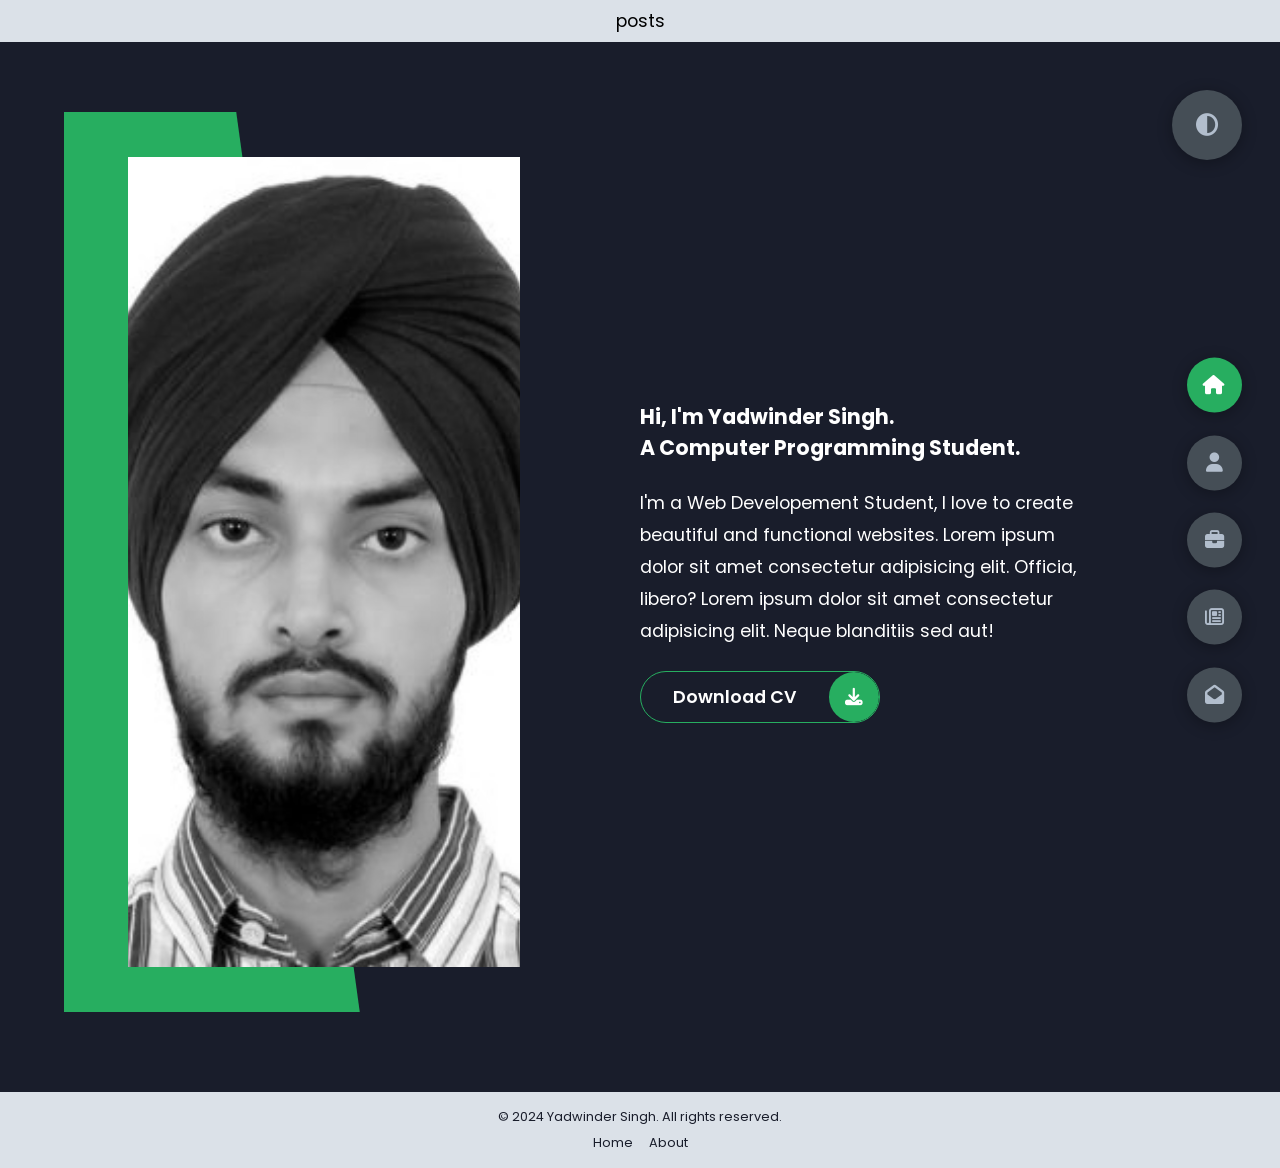
==== commit bf514063: "feat: wage calculator & posts page" ====
--- a/index.html
+++ b/index.html
@@ -19,7 +19,7 @@
 
 <body class="main-content">
     <header>
-        <img src="./youtube.svg" alt="" class="icon youtube">
+        <a href="/posts.html">posts</a>
     </header>
 
 
--- a/styles.css
+++ b/styles.css
@@ -65,6 +65,12 @@
     top: 0;
     inset-inline: 0;
     z-index: 100;
+    color: black;
+
+    gap: 1rem;
+}
+header a:hover {
+    text-decoration: underline;
 }
 footer {
     padding-block: 1rem;
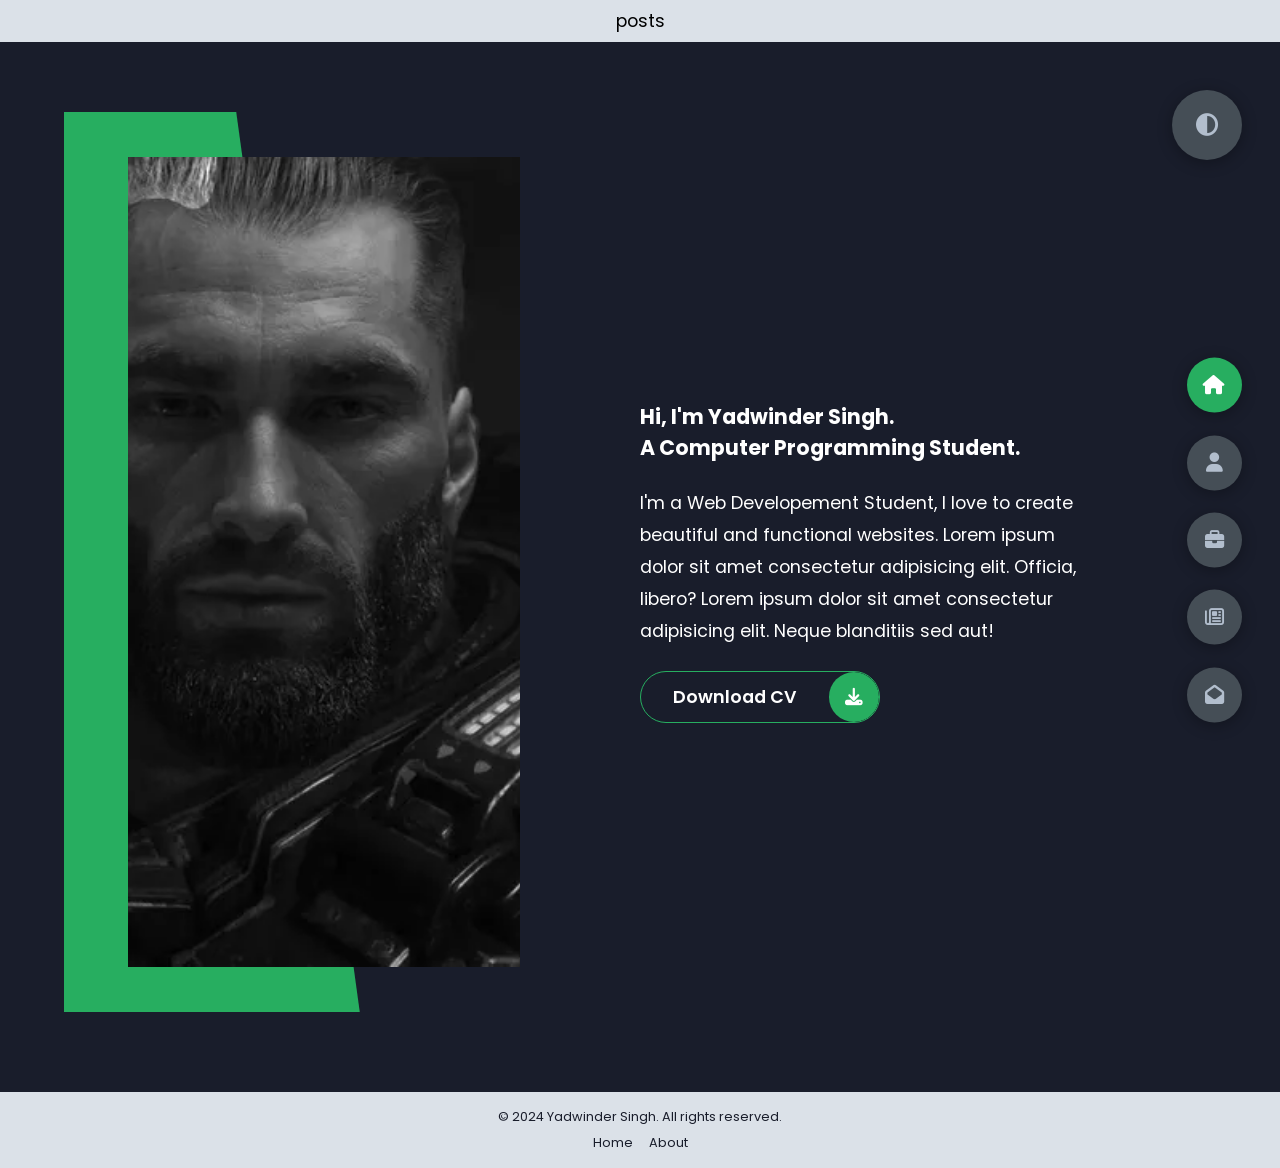
==== commit 36d64675: "Update index.html" ====
--- a/index.html
+++ b/index.html
@@ -29,7 +29,7 @@
                 <div class="h-shape"></div>
                 <div class="image">
                     <!-- adding my image -->
-                    <img src="hero.jpg" alt="my hero image">
+                    <img src="hero.png" alt="my hero image">
                 </div>
             </div>
             <div class="right-header">
@@ -565,4 +565,4 @@
     <script src="app.js"></script>
 </body>
 
-</html>+</html>
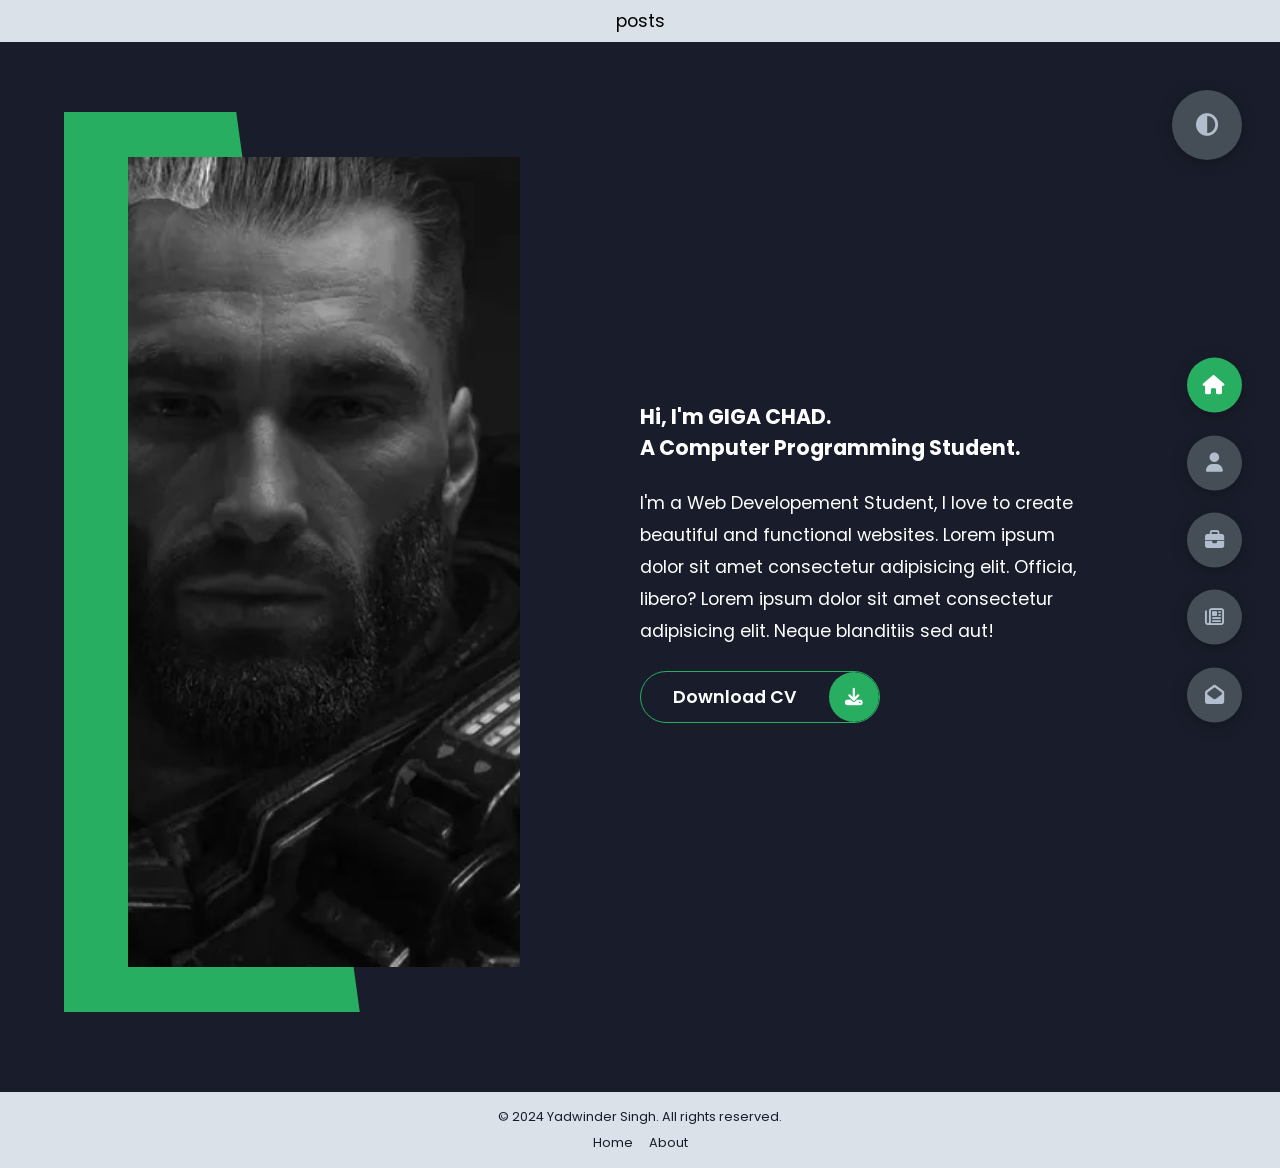
==== commit 889d8b9e: "Update index.html" ====
--- a/index.html
+++ b/index.html
@@ -35,7 +35,7 @@
             <div class="right-header">
                 <h3>
                     <!-- introducing myself -->
-                    Hi, I'm Yadwinder Singh.<br>
+                    Hi, I'm GIGA CHAD.<br>
                     A Computer Programming Student.
                 </h3>
                 <!-- brief info about me -->
